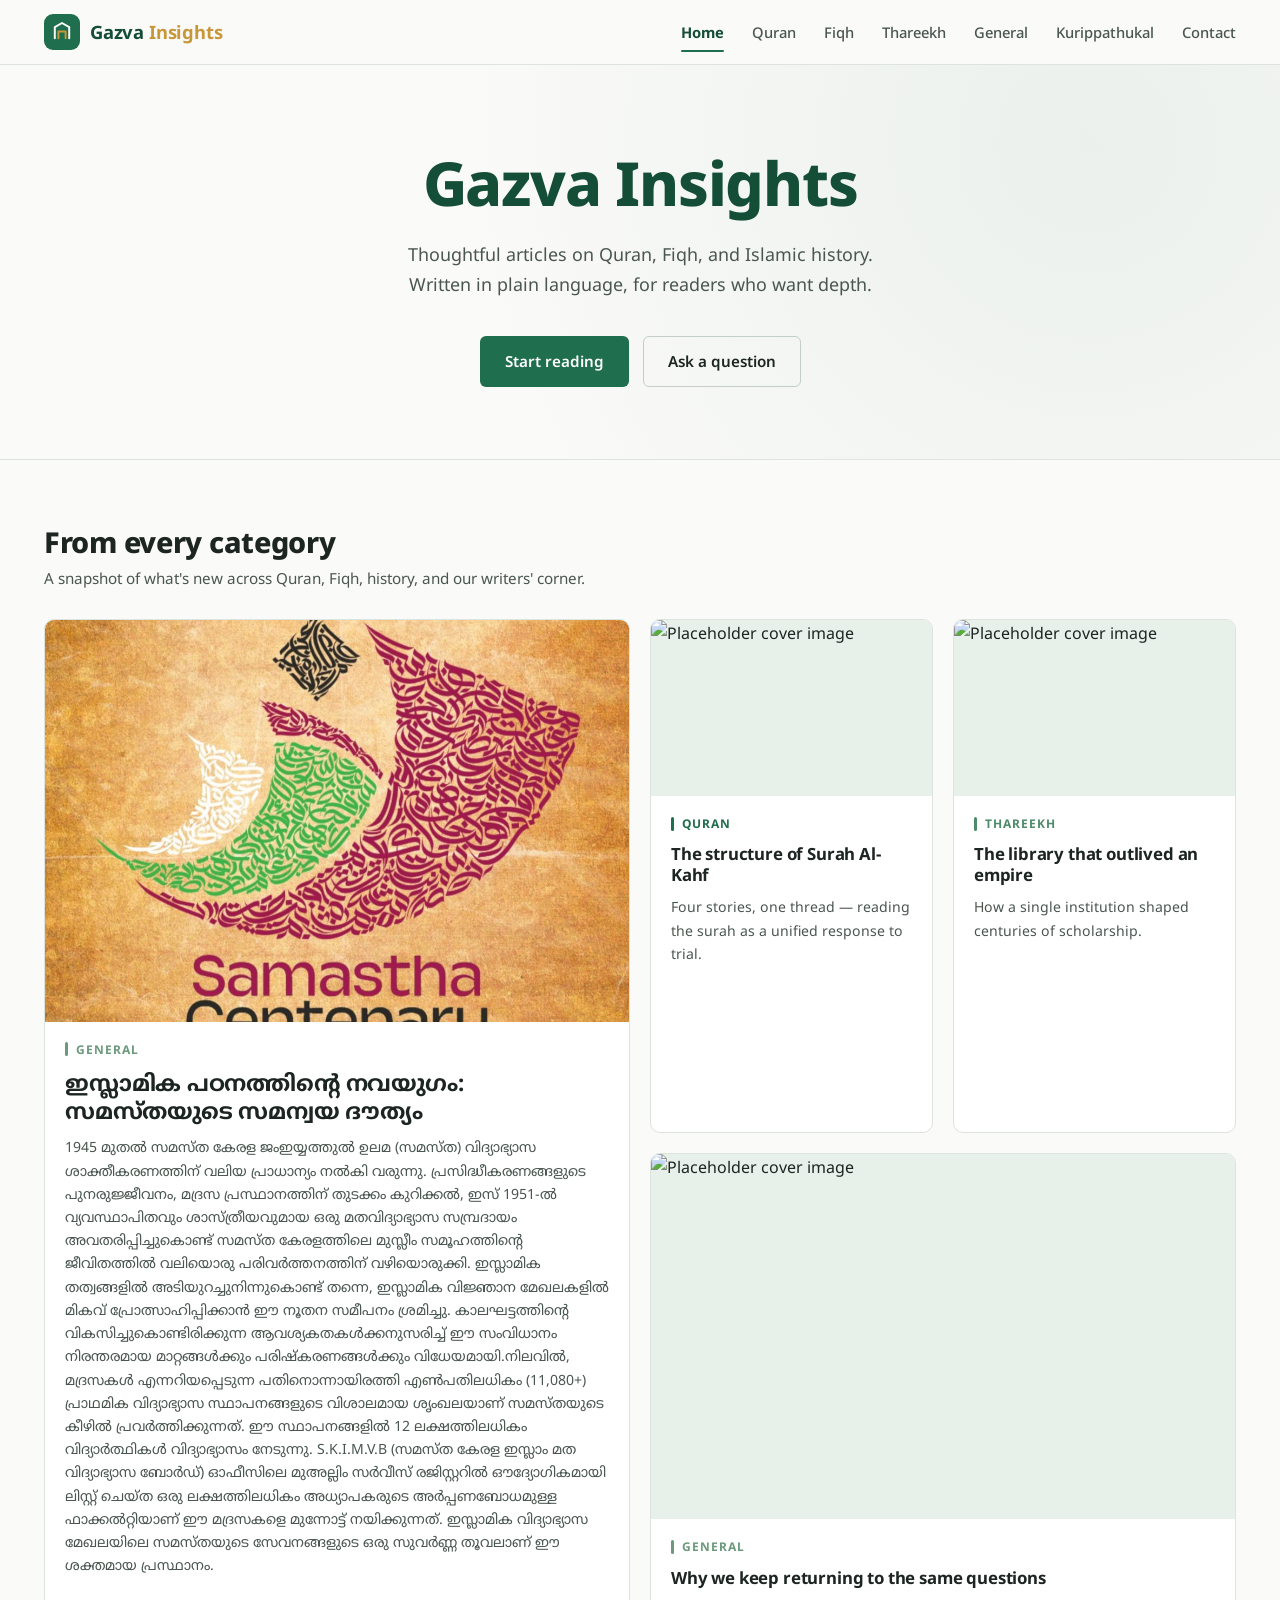
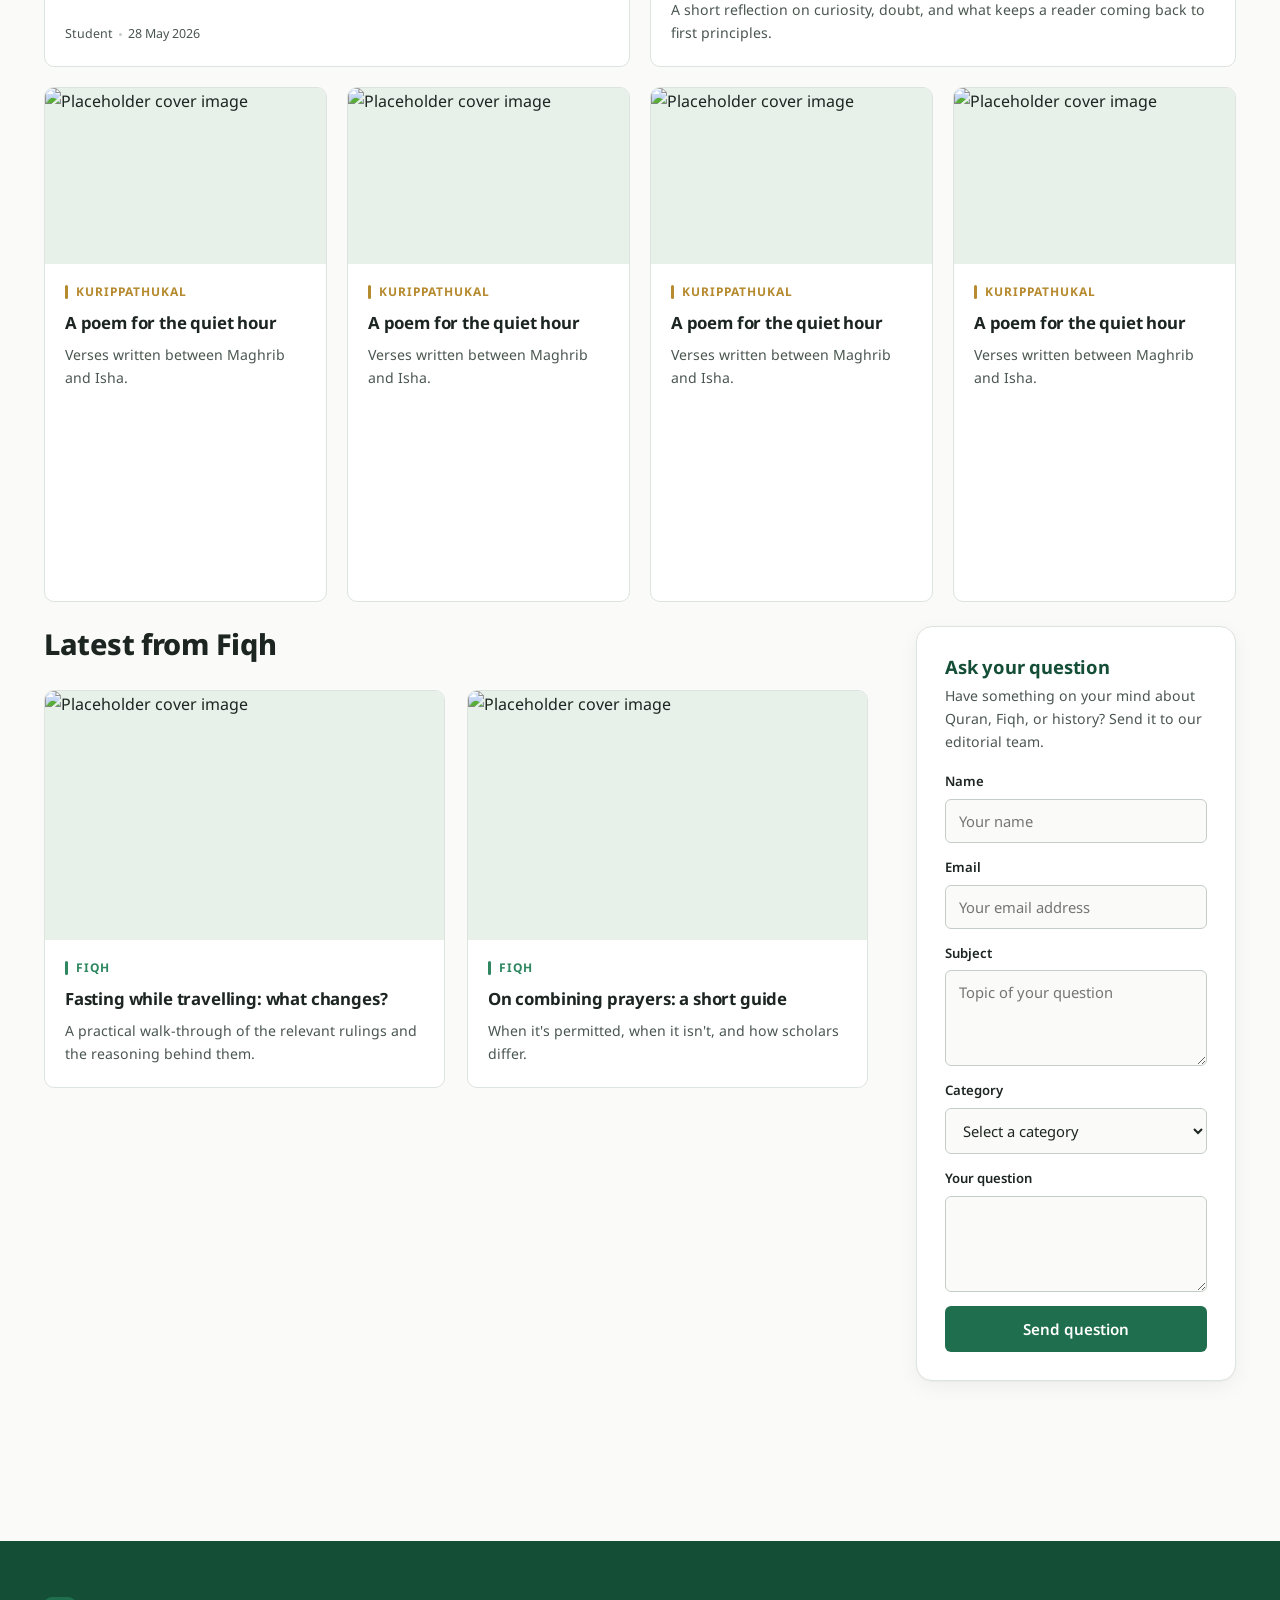
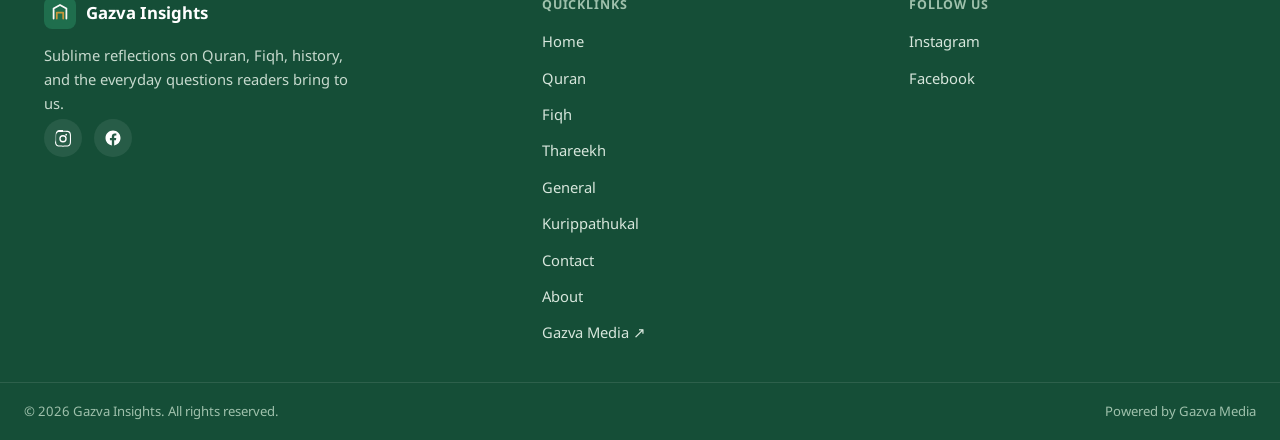
==== gazva-insights/index.html @ 68154a30 "" ====
<!DOCTYPE html>
<html lang="en">
<head>
  <meta charset="UTF-8" />
  <meta name="viewport" content="width=device-width, initial-scale=1.0" />
  <title>Gazva Insights — Quran, Fiqh, History &amp; Reflections</title>
  <meta name="description" content="Gazva Insights brings clear, thoughtful articles on Quran, Fiqh, Islamic history, and more — written for readers who want depth without noise." />
  <link rel="preconnect" href="https://fonts.googleapis.com" />
  <link rel="preconnect" href="https://fonts.gstatic.com" crossorigin />
  <link href="https://fonts.googleapis.com/css2?family=Noto+Sans:wght@400;500;600;700;800&family=Noto+Sans+Malayalam:wght@400;500;600;700&display=swap" rel="stylesheet" />
  <link rel="stylesheet" href="css/styles.css" />
</head>
<body>
  <a href="#main" class="skip-link">Skip to content</a>

  <div id="siteHeader"></div>

  <main id="main">
    <!-- ============ HERO ============ -->
 <!-- ============ HERO ============ -->
    <section class="hero" style="text-align: center;">
      <div style="max-width: 640px; margin: 0 auto; padding: 80px 24px 72px;">
        <h1 style="font-size: clamp(2.4rem, 5vw, 3.8rem); font-weight: 800; color: var(--forest-dark); letter-spacing: -0.02em; margin-bottom: 18px;">Gazva Insights</h1>
        <p style="font-size: 1.12rem; color: var(--ink-soft); line-height: 1.7; margin-bottom: 36px;">Thoughtful articles on Quran, Fiqh, and Islamic history.<br>Written in plain language, for readers who want depth.</p>
        <div style="display: flex; gap: 14px; justify-content: center; flex-wrap: wrap;">
          <a href="fiqh.html" class="btn btn-primary">Start reading</a>
          <a href="contact.html" class="btn btn-outline">Ask a question</a>
        </div>
      </div>
    </section>

    <!-- ============ FEATURED MOSAIC ============ -->
    <section class="container" style="padding-top: 64px;">
      <div class="section-head">
        <div>
          <h2>From every category</h2>
          <p class="section-head__desc">A snapshot of what's new across Quran, Fiqh, history, and our writers' corner.</p>
        </div>
      </div>

      <div class="mosaic">
        <a href="general/samastha.html" class="card card--lead">
          <div class="card__media">
            <img src="images/SAMASTA.png" alt="Placeholder cover image" loading="lazy" />
          </div>
          <div class="card__body">
            <span class="eyebrow cat-general">General</span>
            <h3 class="card__title"> ഇസ്ലാമിക പഠനത്തിന്റെ നവയുഗം: സമസ്തയുടെ സമന്വയ ദൗത്യം</h3>
            <p class="card__excerpt">1945 മുതൽ സമസ്ത കേരള ജംഇയ്യത്തുൽ ഉലമ (സമസ്ത)  വിദ്യാഭ്യാസ ശാക്തീകരണത്തിന് വലിയ പ്രാധാന്യം നൽകി വരുന്നു. പ്രസിദ്ധീകരണങ്ങളുടെ പുനരുജ്ജീവനം, മദ്രസ പ്രസ്ഥാനത്തിന് തുടക്കം കുറിക്കൽ, ഇസ്

1951-ൽ വ്യവസ്ഥാപിതവും ശാസ്ത്രീയവുമായ ഒരു മതവിദ്യാഭ്യാസ സമ്പ്രദായം അവതരിപ്പിച്ചുകൊണ്ട് സമസ്ത കേരളത്തിലെ മുസ്ലീം സമൂഹത്തിന്റെ ജീവിതത്തിൽ വലിയൊരു പരിവർത്തനത്തിന് വഴിയൊരുക്കി. ഇസ്ലാമിക തത്വങ്ങളിൽ അടിയുറച്ചുനിന്നുകൊണ്ട് തന്നെ, ഇസ്ലാമിക വിജ്ഞാന മേഖലകളിൽ മികവ് പ്രോത്സാഹിപ്പിക്കാൻ ഈ നൂതന സമീപനം ശ്രമിച്ചു. കാലഘട്ടത്തിന്റെ വികസിച്ചുകൊണ്ടിരിക്കുന്ന ആവശ്യകതകൾക്കനുസരിച്ച് ഈ സംവിധാനം നിരന്തരമായ മാറ്റങ്ങൾക്കും പരിഷ്കരണങ്ങൾക്കും വിധേയമായി.നിലവിൽ, മദ്രസകൾ എന്നറിയപ്പെടുന്ന പതിനൊന്നായിരത്തി എൺപതിലധികം (11,080+) പ്രാഥമിക വിദ്യാഭ്യാസ സ്ഥാപനങ്ങളുടെ വിശാലമായ ശൃംഖലയാണ് സമസ്തയുടെ കീഴിൽ പ്രവർത്തിക്കുന്നത്. ഈ സ്ഥാപനങ്ങളിൽ 12 ലക്ഷത്തിലധികം വിദ്യാർത്ഥികൾ വിദ്യാഭ്യാസം നേടുന്നു. S.K.I.M.V.B (സമസ്ത കേരള ഇസ്ലാം മത വിദ്യാഭ്യാസ ബോർഡ്) ഓഫീസിലെ മുഅല്ലിം സർവീസ് രജിസ്റ്ററിൽ ഔദ്യോഗികമായി ലിസ്റ്റ് ചെയ്ത ഒരു ലക്ഷത്തിലധികം അധ്യാപകരുടെ അർപ്പണബോധമുള്ള ഫാക്കൽറ്റിയാണ് ഈ മദ്രസകളെ മുന്നോട്ട് നയിക്കുന്നത്. ഇസ്ലാമിക വിദ്യാഭ്യാസ മേഖലയിലെ സമസ്തയുടെ സേവനങ്ങളുടെ ഒരു സുവർണ്ണ തൂവലാണ് ഈ ശക്തമായ പ്രസ്ഥാനം. </p>
            <div class="card__meta"><span>Student</span><span class="dot"></span><span>28 May 2026</span></div>
          </div>
        </a>

        <a href="general/samastha.html" class="card">
          <div class="card__media">
            <img src="images/QURAN.jpg" alt="Placeholder cover image" loading="lazy" />
          </div>
          <div class="card__body">
            <span class="eyebrow cat-quran">Quran</span>
            <h3 class="card__title">The structure of Surah Al-Kahf</h3>
            <p class="card__excerpt">Four stories, one thread — reading the surah as a unified response to trial.</p>
          </div>
        </a>

        <a href="thareekh.html" class="card">
          <div class="card__media">
            <img src="images/THAREEKH.jpg" alt="Placeholder cover image" loading="lazy" />
          </div>
          <div class="card__body">
            <span class="eyebrow cat-thareekh">Thareekh</span>
            <h3 class="card__title">The library that outlived an empire</h3>
            <p class="card__excerpt">How a single institution shaped centuries of scholarship.</p>
          </div>
        </a>

        <a href="general.html" class="card card--wide">
          <div class="card__media">
            <img src="images/GENERAL.jpg" alt="Placeholder cover image" loading="lazy" />
          </div>
          <div class="card__body">
            <span class="eyebrow cat-general">General</span>
            <h3 class="card__title">Why we keep returning to the same questions</h3>
            <p class="card__excerpt">A short reflection on curiosity, doubt, and what keeps a reader coming back to first principles.</p>
          </div>
        </a>

        <a href="kurippathukal.html" class="card">
          <div class="card__media">
            <img src="https://images.unsplash.com/photo-1455390582262-044cdead277a?q=80&w=800&auto=format&fit=crop" alt="Placeholder cover image" loading="lazy" />
          </div>
          <div class="card__body">
            <span class="eyebrow cat-kurippathukal">Kurippathukal</span>
            <h3 class="card__title">A poem for the quiet hour</h3>
            <p class="card__excerpt">Verses written between Maghrib and Isha.</p>
          </div>
        </a>
         <a href="kurippathukal.html" class="card">
          <div class="card__media">
            <img src="https://images.unsplash.com/photo-1455390582262-044cdead277a?q=80&w=800&auto=format&fit=crop" alt="Placeholder cover image" loading="lazy" />
          </div>
          <div class="card__body">
            <span class="eyebrow cat-kurippathukal">Kurippathukal</span>
            <h3 class="card__title">A poem for the quiet hour</h3>
            <p class="card__excerpt">Verses written between Maghrib and Isha.</p>
          </div>
        </a>
         <a href="kurippathukal.html" class="card">
          <div class="card__media">
            <img src="https://images.unsplash.com/photo-1455390582262-044cdead277a?q=80&w=800&auto=format&fit=crop" alt="Placeholder cover image" loading="lazy" />
          </div>
          <div class="card__body">
            <span class="eyebrow cat-kurippathukal">Kurippathukal</span>
            <h3 class="card__title">A poem for the quiet hour</h3>
            <p class="card__excerpt">Verses written between Maghrib and Isha.</p>
          </div>
        </a>
         <a href="kurippathukal.html" class="card">
          <div class="card__media">
            <img src="https://images.unsplash.com/photo-1455390582262-044cdead277a?q=80&w=800&auto=format&fit=crop" alt="Placeholder cover image" loading="lazy" />
          </div>
          <div class="card__body">
            <span class="eyebrow cat-kurippathukal">Kurippathukal</span>
            <h3 class="card__title">A poem for the quiet hour</h3>
            <p class="card__excerpt">Verses written between Maghrib and Isha.</p>
          </div>
        </a>
      </div>
    </section>

    <!-- ============ ASK SIDEBAR + LATEST LAYOUT ============ -->
    <section class="page-layout" style="padding-top: 24px;">
      <div class="page-layout__main">
        <div class="section-head">
          <h2>Latest from Fiqh</h2>
        </div>
        <div class="post-grid">
          <a href="pages/fiqh-sample-post.html" class="card">
            <div class="card__media">
              <img src="https://images.unsplash.com/photo-1532012197267-da84d127e765?q=80&w=800&auto=format&fit=crop" alt="Placeholder cover image" loading="lazy" />
            </div>
            <div class="card__body">
              <span class="eyebrow cat-fiqh">Fiqh</span>
              <h3 class="card__title">Fasting while travelling: what changes?</h3>
              <p class="card__excerpt">A practical walk-through of the relevant rulings and the reasoning behind them.</p>
            </div>
          </a>
          <a href="pages/fiqh-sample-post.html" class="card">
            <div class="card__media">
              <img src="https://images.unsplash.com/photo-1519682337058-a94d519337bc?q=80&w=800&auto=format&fit=crop" alt="Placeholder cover image" loading="lazy" />
            </div>
            <div class="card__body">
              <span class="eyebrow cat-fiqh">Fiqh</span>
              <h3 class="card__title">On combining prayers: a short guide</h3>
              <p class="card__excerpt">When it's permitted, when it isn't, and how scholars differ.</p>
            </div>
          </a>
        </div>
      </div>
      <div id="askSidebar"></div>
    </section>
  </main>

  <div id="siteFooter"></div>

  <script src="js/component.js"></script>
  <script src="js/form.js"></script>
  <script src="js/main.js"></script>
</body>
</html>
---- gazva-insights/css/styles.css ----
/* ==========================================================================
   GAZVA INSIGHTS — Global Stylesheet
   Design tokens + shared components (navbar, footer, cards, sidebar, forms)
   ========================================================================== */

:root {
  /* Color */
  --paper: #FAFAF8;
  --paper-raised: #FFFFFF;
  --ink: #1C2521;
  --ink-soft: #4A5650;
  --forest: #1F6E4D;
  --forest-dark: #154E37;
  --forest-light: #2E8761;
  --moss: #E8F0EA;
  --moss-deep: #D3E5DA;
  --gold: #C8973A;
  --gold-soft: #F3E6CC;
  --line: #DDE3DE;
  --line-strong: #C4CEC8;

  /* Category accent tints — same family, different weight, used as wayfinding */
  --cat-quran: #1F6E4D;
  --cat-fiqh: #2E8761;
  --cat-thareekh: #4F8A6B;
  --cat-general: #6B9A7C;
  --cat-kurippathukal: #B68A2E;

  /* Type */
  --font-base: "Noto Sans", "Noto Sans Malayalam", -apple-system, "Segoe UI", sans-serif;
  --font-display: "Noto Sans", "Noto Sans Malayalam", -apple-system, "Segoe UI", sans-serif;

  /* Layout */
  --max-width: 1240px;
  --radius-sm: 6px;
  --radius-md: 10px;
  --radius-lg: 16px;
  --shadow-card: 0 1px 2px rgba(28, 37, 33, 0.04), 0 6px 20px rgba(28, 37, 33, 0.05);
  --shadow-raised: 0 4px 10px rgba(28, 37, 33, 0.06), 0 14px 32px rgba(28, 37, 33, 0.08);

  /* Motion */
  --ease: cubic-bezier(0.2, 0.7, 0.2, 1);
}

/* ---------- Reset ---------- */
* { box-sizing: border-box; }
html { scroll-behavior: smooth; }
body {
  margin: 0;
  font-family: var(--font-base);
  background: var(--paper);
  color: var(--ink);
  line-height: 1.65;
  -webkit-font-smoothing: antialiased;
}
img { max-width: 100%; display: block; }
a { color: inherit; text-decoration: none; }
ul { margin: 0; padding: 0; }
button { font-family: inherit; cursor: pointer; }
h1, h2, h3, h4 { font-family: var(--font-display); margin: 0; line-height: 1.25; letter-spacing: -0.01em; }
p { margin: 0; }

:focus-visible {
  outline: 2px solid var(--forest);
  outline-offset: 3px;
  border-radius: 4px;
}

@media (prefers-reduced-motion: reduce) {
  *, *::before, *::after {
    animation-duration: 0.001ms !important;
    transition-duration: 0.001ms !important;
    scroll-behavior: auto !important;
  }
}

.container {
  max-width: var(--max-width);
  margin: 0 auto;
  padding: 0 24px;
}

.eyebrow {
  display: inline-flex;
  align-items: center;
  gap: 8px;
  font-size: 0.75rem;
  font-weight: 700;
  letter-spacing: 0.08em;
  text-transform: uppercase;
  color: var(--forest-dark);
}
.eyebrow::before {
  content: "";
  width: 3px;
  height: 14px;
  border-radius: 2px;
  background: var(--forest);
  display: inline-block;
}

/* Category rule color variants — the site's wayfinding signature */
.eyebrow.cat-quran::before { background: var(--cat-quran); }
.eyebrow.cat-fiqh::before { background: var(--cat-fiqh); }
.eyebrow.cat-thareekh::before { background: var(--cat-thareekh); }
.eyebrow.cat-general::before { background: var(--cat-general); }
.eyebrow.cat-kurippathukal::before { background: var(--cat-kurippathukal); }

.eyebrow.cat-quran { color: var(--cat-quran); }
.eyebrow.cat-fiqh { color: var(--cat-fiqh); }
.eyebrow.cat-thareekh { color: var(--cat-thareekh); }
.eyebrow.cat-general { color: var(--cat-general); }
.eyebrow.cat-kurippathukal { color: var(--cat-kurippathukal); }

/* ---------- Buttons ---------- */
.btn {
  display: inline-flex;
  align-items: center;
  justify-content: center;
  gap: 8px;
  padding: 12px 24px;
  border-radius: var(--radius-sm);
  font-size: 0.95rem;
  font-weight: 600;
  border: 1px solid transparent;
  transition: transform 0.15s var(--ease), box-shadow 0.15s var(--ease), background 0.15s var(--ease);
}
.btn-primary {
  background: var(--forest);
  color: #fff;
}
.btn-primary:hover {
  background: var(--forest-dark);
  transform: translateY(-1px);
  box-shadow: var(--shadow-card);
}
.btn-outline {
  background: transparent;
  border-color: var(--line-strong);
  color: var(--ink);
}
.btn-outline:hover {
  border-color: var(--forest);
  color: var(--forest-dark);
}
.btn-block { width: 100%; }

/* ==========================================================================
   NAVBAR
   ========================================================================== */
.site-header {
  position: sticky;
  top: 0;
  z-index: 100;
  background: rgba(250, 250, 248, 0.92);
  backdrop-filter: blur(8px);
  border-bottom: 1px solid var(--line);
}
.navbar {
  display: flex;
  align-items: center;
  justify-content: space-between;
  padding: 14px 24px;
  max-width: var(--max-width);
  margin: 0 auto;
}
.navbar__brand {
  display: flex;
  align-items: center;
  gap: 10px;
}
.navbar__logo {
  width: 36px;
  height: 36px;
  flex-shrink: 0;
}
.navbar__name {
  font-weight: 700;
  font-size: 1.15rem;
  color: var(--forest-dark);
  letter-spacing: -0.01em;
}
.navbar__name span {
  color: var(--gold);
}
.navbar__links {
  display: flex;
  align-items: center;
  gap: 28px;
  list-style: none;
}
.navbar__links a {
  font-size: 0.92rem;
  font-weight: 500;
  color: var(--ink-soft);
  position: relative;
  padding: 6px 0;
  transition: color 0.15s var(--ease);
}
.navbar__links a:hover {
  color: var(--forest-dark);
}
.navbar__links a.is-active {
  color: var(--forest-dark);
  font-weight: 700;
}
.navbar__links a.is-active::after {
  content: "";
  position: absolute;
  left: 0;
  bottom: -4px;
  width: 100%;
  height: 2px;
  background: var(--forest);
  border-radius: 2px;
}
.navbar__toggle {
  display: none;
  background: none;
  border: none;
  padding: 6px;
}
.navbar__toggle svg { width: 24px; height: 24px; }

@media (max-width: 860px) {
  .navbar__links {
    position: fixed;
    top: 65px;
    left: 0;
    right: 0;
    background: var(--paper-raised);
    flex-direction: column;
    align-items: flex-start;
    gap: 4px;
    padding: 16px 24px 24px;
    border-bottom: 1px solid var(--line);
    box-shadow: var(--shadow-raised);
    transform: translateY(-12px);
    opacity: 0;
    visibility: hidden;
    transition: transform 0.2s var(--ease), opacity 0.2s var(--ease), visibility 0.2s;
  }
  .navbar__links.is-open {
    transform: translateY(0);
    opacity: 1;
    visibility: visible;
  }
  .navbar__links a {
    width: 100%;
    padding: 10px 0;
  }
  .navbar__toggle { display: inline-flex; }
}

/* ==========================================================================
   FOOTER
   ========================================================================== */
.site-footer {
  background: var(--forest-dark);
  color: #EAF1EC;
  margin-top: 80px;
}
.footer__top {
  max-width: var(--max-width);
  margin: 0 auto;
  padding: 56px 24px 36px;
  display: grid;
  grid-template-columns: 1.4fr 1fr 1fr;
  gap: 40px;
}
.footer__brand {
  display: flex;
  align-items: center;
  gap: 10px;
  margin-bottom: 14px;
}
.footer__brand .navbar__logo { width: 32px; height: 32px; }
.footer__brand-name {
  font-weight: 700;
  font-size: 1.05rem;
  color: #fff;
}
.footer__tagline {
  color: #C7DACE;
  font-size: 0.92rem;
  max-width: 320px;
}
.footer__heading {
  font-size: 0.78rem;
  font-weight: 700;
  letter-spacing: 0.07em;
  text-transform: uppercase;
  color: #9FC1AC;
  margin-bottom: 16px;
}
.footer__links { display: flex; flex-direction: column; gap: 10px; list-style: none; }
.footer__links a {
  color: #D7E6DC;
  font-size: 0.92rem;
  transition: color 0.15s var(--ease);
}
.footer__links a:hover { color: #fff; }
.footer__socials { display: flex; gap: 12px; margin-top: 4px; }
.footer__social-btn {
  width: 38px;
  height: 38px;
  border-radius: 50%;
  background: rgba(255,255,255,0.08);
  display: inline-flex;
  align-items: center;
  justify-content: center;
  transition: background 0.15s var(--ease), transform 0.15s var(--ease);
}
.footer__social-btn:hover {
  background: var(--gold);
  transform: translateY(-2px);
}
.footer__social-btn svg { width: 18px; height: 18px; fill: #fff; }
.footer__bottom {
  border-top: 1px solid rgba(255,255,255,0.1);
  padding: 18px 24px;
}
.footer__bottom-inner {
  max-width: var(--max-width);
  margin: 0 auto;
  display: flex;
  justify-content: space-between;
  flex-wrap: wrap;
  gap: 8px;
  font-size: 0.82rem;
  color: #9FC1AC;
}

@media (max-width: 760px) {
  .footer__top { grid-template-columns: 1fr; gap: 32px; }
  .footer__bottom-inner { flex-direction: column; text-align: center; }
}

/* ==========================================================================
   LAYOUT: content + sidebar
   ========================================================================== */
.page-layout {
  display: grid;
  grid-template-columns: 1fr 320px;
  gap: 48px;
  max-width: var(--max-width);
  margin: 0 auto;
  padding: 48px 24px 80px;
  align-items: start;
}
.page-layout__main { min-width: 0; }

@media (max-width: 960px) {
  .page-layout { grid-template-columns: 1fr; }
}

/* ---------- Sidebar: Ask your question ---------- */
.ask-sidebar {
  position: sticky;
  top: 96px;
  background: var(--paper-raised);
  border: 1px solid var(--line);
  border-radius: var(--radius-lg);
  padding: 28px;
  box-shadow: var(--shadow-card);
}
.ask-sidebar__title {
  font-size: 1.15rem;
  font-weight: 700;
  margin-bottom: 6px;
  color: var(--forest-dark);
}
.ask-sidebar__desc {
  font-size: 0.88rem;
  color: var(--ink-soft);
  margin-bottom: 18px;
}
.ask-sidebar .form-field { margin-bottom: 14px; }

/* ==========================================================================
   FORMS
   ========================================================================== */
.form-field { display: flex; flex-direction: column; gap: 6px; }
.form-field label {
  font-size: 0.82rem;
  font-weight: 600;
  color: var(--ink);
}
.form-field input,
.form-field textarea,
.form-field select {
  font-family: inherit;
  font-size: 0.92rem;
  padding: 11px 13px;
  border: 1px solid var(--line-strong);
  border-radius: var(--radius-sm);
  background: var(--paper);
  color: var(--ink);
  transition: border-color 0.15s var(--ease), box-shadow 0.15s var(--ease);
  width: 100%;
}
.form-field textarea { resize: vertical; min-height: 96px; }
.form-field input:focus,
.form-field textarea:focus,
.form-field select:focus {
  border-color: var(--forest);
  box-shadow: 0 0 0 3px rgba(31, 110, 77, 0.12);
  outline: none;
}
.form-status {
  font-size: 0.85rem;
  margin-top: 10px;
  padding: 10px 12px;
  border-radius: var(--radius-sm);
  display: none;
}
.form-status.is-visible { display: block; }
.form-status.is-success {
  background: var(--moss);
  color: var(--forest-dark);
}
.form-status.is-error {
  background: #FBEAEA;
  color: #A5302A;
}
.form-status.is-loading {
  background: var(--gold-soft);
  color: #7A5A1B;
}

/* ==========================================================================
   CARDS — mosaic system (different sizes per brief)
   ========================================================================== */
.card {
  background: var(--paper-raised);
  border: 1px solid var(--line);
  border-radius: var(--radius-md);
  overflow: hidden;
  transition: transform 0.2s var(--ease), box-shadow 0.2s var(--ease), border-color 0.2s var(--ease);
  display: flex;
  flex-direction: column;
}
.card:hover {
  transform: translateY(-3px);
  box-shadow: var(--shadow-raised);
  border-color: var(--line-strong);
}
.card__media {
  aspect-ratio: 16/10;
  background: var(--moss);
  overflow: hidden;
}
.card__media img { width: 100%; height: 100%; object-fit: cover; }
.card__body { padding: 18px 20px 22px; display: flex; flex-direction: column; gap: 10px; flex: 1; }
.card__title {
  font-size: 1.05rem;
  font-weight: 700;
  color: var(--ink);
}
.card a:hover .card__title { color: var(--forest-dark); }
.card__excerpt {
  font-size: 0.88rem;
  color: var(--ink-soft);
  flex: 1;
}
.card__meta {
  font-size: 0.78rem;
  color: var(--ink-soft);
  display: flex;
  align-items: center;
  gap: 6px;
  margin-top: auto;
}
.card__meta .dot { width: 3px; height: 3px; border-radius: 50%; background: var(--line-strong); }

/* Mosaic grid: lead card spans 2 cols + 2 rows, others smaller */
.mosaic {
  display: grid;
  grid-template-columns: repeat(4, 1fr);
  grid-auto-rows: 1fr;
  gap: 20px;
}
.mosaic .card--lead {
  grid-column: span 2;
  grid-row: span 2;
}
.mosaic .card--lead .card__media { aspect-ratio: 16/11; }
.mosaic .card--lead .card__title { font-size: 1.4rem; }
.mosaic .card--wide { grid-column: span 2; }

@media (max-width: 860px) {
  .mosaic { grid-template-columns: repeat(2, 1fr); }
  .mosaic .card--lead { grid-column: span 2; grid-row: span 1; }
  .mosaic .card--wide { grid-column: span 2; }
}
@media (max-width: 560px) {
  .mosaic { grid-template-columns: 1fr; }
  .mosaic .card--lead, .mosaic .card--wide { grid-column: span 1; }
}

/* Simple list grid for category pages */
.post-grid {
  display: grid;
  grid-template-columns: repeat(2, 1fr);
  gap: 22px;
}
@media (max-width: 700px) {
  .post-grid { grid-template-columns: 1fr; }
}

.load-more-wrap { display: flex; justify-content: center; margin-top: 36px; }

/* ==========================================================================
   HERO
   ========================================================================== */
.hero {
  border-bottom: 1px solid var(--line);
  background:
    radial-gradient(circle at 85% 20%, rgba(31,110,77,0.07), transparent 55%),
    var(--paper);
}
.hero__inner {
  max-width: var(--max-width);
  margin: 0 auto;
  padding: 72px 24px 64px;
  display: grid;
  grid-template-columns: 1.1fr 0.9fr;
  gap: 56px;
  align-items: center;

}
.hero__eyebrow {
  font-size: 0.78rem;
  font-weight: 700;
  letter-spacing: 0.1em;
  text-transform: uppercase;
  color: var(--forest);
  margin-bottom: 18px;
  display: block;
}

.hero__title {
  font-size: clamp(2.1rem, 4vw, 3.2rem);
  font-weight: 800;
  color: var(--ink);
  letter-spacing: -0.02em;
  margin-bottom: 18px;
}
.hero__title .accent { color: var(--forest); }
.hero__tagline {
  font-size: 1.08rem;
  color: var(--ink-soft);
  max-width: 480px;
  margin-bottom: 30px;
}
.hero__ctas { display: flex; gap: 14px; justify-content: center; align-items: center; }

.hero__feature {
  background: var(--paper-raised);
  border: 1px solid var(--line);
  border-radius: var(--radius-lg);
  box-shadow: var(--shadow-raised);
  overflow: hidden;
}
.hero__feature-media { aspect-ratio: 16/10; background: var(--moss); }
.hero__feature-media img { width: 100%; height: 100%; object-fit: cover; }
.hero__feature-body { padding: 22px 24px 26px; }
.hero__feature-tag {
  font-size: 0.72rem;
  font-weight: 700;
  letter-spacing: 0.07em;
  text-transform: uppercase;
  color: var(--gold);
  margin-bottom: 8px;
  display: block;
}
.hero__feature-title { font-size: 1.2rem; font-weight: 700; margin-bottom: 8px; }
.hero__feature-excerpt { font-size: 0.9rem; color: var(--ink-soft); }

@media (max-width: 900px) {
  .hero__inner { grid-template-columns: 1fr; padding-top: 48px; }
}



/* ==========================================================================
   SECTION HEADERS (category pages)
   ========================================================================== */
.section-head {
  display: flex;
  align-items: baseline;
  justify-content: space-between;
  margin-bottom: 28px;
  flex-wrap: wrap;
  gap: 12px;
}
.section-head h1, .section-head h2 { font-size: 1.8rem; font-weight: 800; }
.section-head__desc { color: var(--ink-soft); font-size: 0.95rem; max-width: 560px; margin-top: 6px; }

.page-banner {
  border-bottom: 1px solid var(--line);
  padding: 44px 24px 36px;
  background: var(--moss);
}
.page-banner__inner { max-width: var(--max-width); margin: 0 auto; }
.page-banner h1 { font-size: clamp(1.8rem, 3vw, 2.4rem); font-weight: 800; color: var(--forest-dark); }
.page-banner p { color: var(--ink-soft); margin-top: 8px; max-width: 600px; }

/* ==========================================================================
   ARTICLE PAGE
   ========================================================================== */
.article-header { margin-bottom: 28px; }
.article-header__title {
  font-size: clamp(1.7rem, 3vw, 2.3rem);
  font-weight: 800;
  margin: 12px 0 16px;
  color: var(--ink);
}
.article-meta {
  display: flex;
  align-items: center;
  gap: 14px;
  flex-wrap: wrap;
  font-size: 0.88rem;
  color: var(--ink-soft);
}
.article-meta__author {
  display: flex;
  align-items: center;
  gap: 10px;
}
.article-meta__avatar {
  width: 38px;
  height: 38px;
  border-radius: 50%;
  background: var(--moss-deep);
  flex-shrink: 0;
  overflow: hidden;
}
.article-meta__avatar img { width: 100%; height: 100%; object-fit: cover; }
.article-meta__name { font-weight: 700; color: var(--ink); display: block; }
.article-meta__role { font-size: 0.8rem; color: var(--ink-soft); }

.article-cover {
  width: 100%;
  aspect-ratio: 16/8;
  border-radius: var(--radius-lg);
  background: var(--moss);
  overflow: hidden;
  margin-bottom: 32px;
}
.article-cover img { width: 100%; height: 100%; object-fit: cover; }

.article-body {
  font-size: 1.04rem;
  color: var(--ink);
  max-width: 720px;
}
.article-body p { margin-bottom: 20px; }
.article-body h2 { font-size: 1.4rem; font-weight: 700; margin: 36px 0 16px; }
.article-body blockquote {
  border-left: 3px solid var(--gold);
  background: var(--gold-soft);
  margin: 28px 0;
  padding: 20px 24px;
  border-radius: 0 var(--radius-sm) var(--radius-sm) 0;
  font-size: 1.08rem;
  font-style: italic;
  color: #5C451A;
}
.article-body blockquote cite {
  display: block;
  margin-top: 10px;
  font-size: 0.82rem;
  font-style: normal;
  font-weight: 700;
  color: #8A6A26;
}

.share-row {
  display: flex;
  align-items: center;
  gap: 14px;
  margin: 36px 0;
  padding: 20px 0;
  border-top: 1px solid var(--line);
  border-bottom: 1px solid var(--line);
}
.share-row__label { font-size: 0.85rem; font-weight: 700; color: var(--ink-soft); }
.share-btn {
  width: 40px;
  height: 40px;
  border-radius: 50%;
  display: inline-flex;
  align-items: center;
  justify-content: center;
  background: var(--moss);
  transition: background 0.15s var(--ease), transform 0.15s var(--ease);
}
.share-btn svg { width: 18px; height: 18px; fill: var(--forest-dark); }
.share-btn:hover { background: var(--forest); transform: translateY(-2px); }
.share-btn:hover svg { fill: #fff; }

/* ---------- Comments ---------- */
.comments-section { margin-top: 48px; max-width: 720px; }
.comments-section h3 { font-size: 1.25rem; font-weight: 700; margin-bottom: 18px; }
.comment-form {
  background: var(--paper-raised);
  border: 1px solid var(--line);
  border-radius: var(--radius-md);
  padding: 24px;
}
.comment-form .form-field { margin-bottom: 16px; }
.comment-form-row { display: grid; grid-template-columns: 1fr 1fr; gap: 16px; }
@media (max-width: 560px) { .comment-form-row { grid-template-columns: 1fr; } }

/* ==========================================================================
   CONTACT PAGE
   ========================================================================== */
.contact-grid {
  display: grid;
  grid-template-columns: 0.85fr 1.15fr;
  gap: 48px;
  max-width: var(--max-width);
  margin: 0 auto;
  padding: 56px 24px 80px;
}
@media (max-width: 860px) {
  .contact-grid { grid-template-columns: 1fr; }
}
.contact-cards { display: flex; flex-direction: column; gap: 16px; }
.contact-card {
  display: flex;
  gap: 16px;
  align-items: flex-start;
  background: var(--paper-raised);
  border: 1px solid var(--line);
  border-radius: var(--radius-md);
  padding: 20px;
  transition: border-color 0.15s var(--ease), box-shadow 0.15s var(--ease);
}
.contact-card:hover { border-color: var(--line-strong); box-shadow: var(--shadow-card); }
.contact-card__icon {
  width: 44px;
  height: 44px;
  border-radius: 50%;
  background: var(--moss);
  display: flex;
  align-items: center;
  justify-content: center;
  flex-shrink: 0;
}
.contact-card__icon svg { width: 20px; height: 20px; fill: var(--forest-dark); }
.contact-card__title { font-weight: 700; margin-bottom: 4px; }
.contact-card__detail { color: var(--ink-soft); font-size: 0.92rem; }
.contact-card__detail a { color: var(--forest-dark); font-weight: 600; }

.contact-form-panel {
  background: var(--paper-raised);
  border: 1px solid var(--line);
  border-radius: var(--radius-lg);
  padding: 32px;
  box-shadow: var(--shadow-card);
}
.contact-form-row { display: grid; grid-template-columns: 1fr 1fr; gap: 16px; }
@media (max-width: 560px) { .contact-form-row { grid-template-columns: 1fr; } }

/* ==========================================================================
   ABOUT PAGE
   ========================================================================== */
.about-content {
  max-width: 760px;
  margin: 0 auto;
  padding: 56px 24px 80px;
}
.about-content p { margin-bottom: 18px; color: var(--ink-soft); font-size: 1.02rem; }
.about-content h2 { font-size: 1.4rem; font-weight: 700; margin: 32px 0 14px; color: var(--ink); }

/* ==========================================================================
   UTILITY
   ========================================================================== */
.visually-hidden {
  position: absolute;
  width: 1px;
  height: 1px;
  overflow: hidden;
  clip: rect(0,0,0,0);
}
.skip-link {
  position: absolute;
  left: -9999px;
  top: 0;
  background: var(--forest);
  color: #fff;
  padding: 10px 16px;
  z-index: 200;
}
.skip-link:focus { left: 12px; top: 12px; }
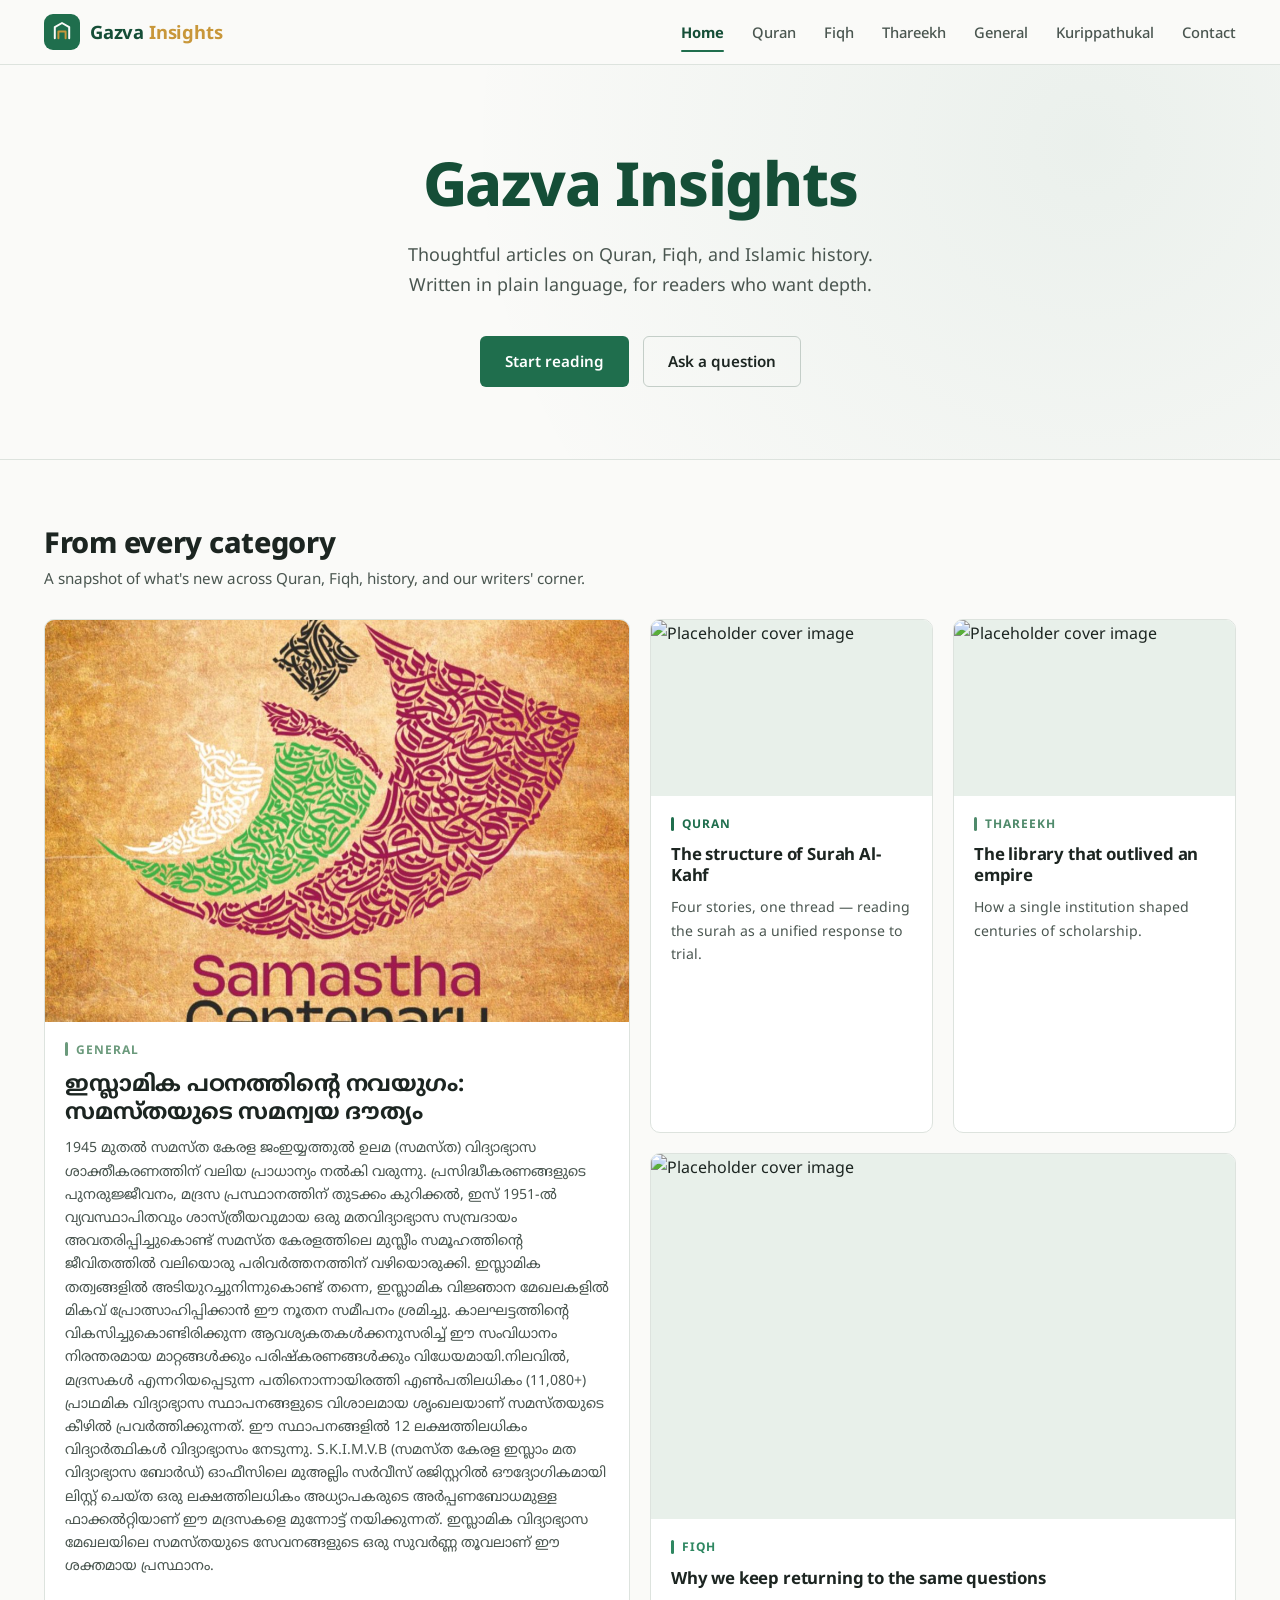
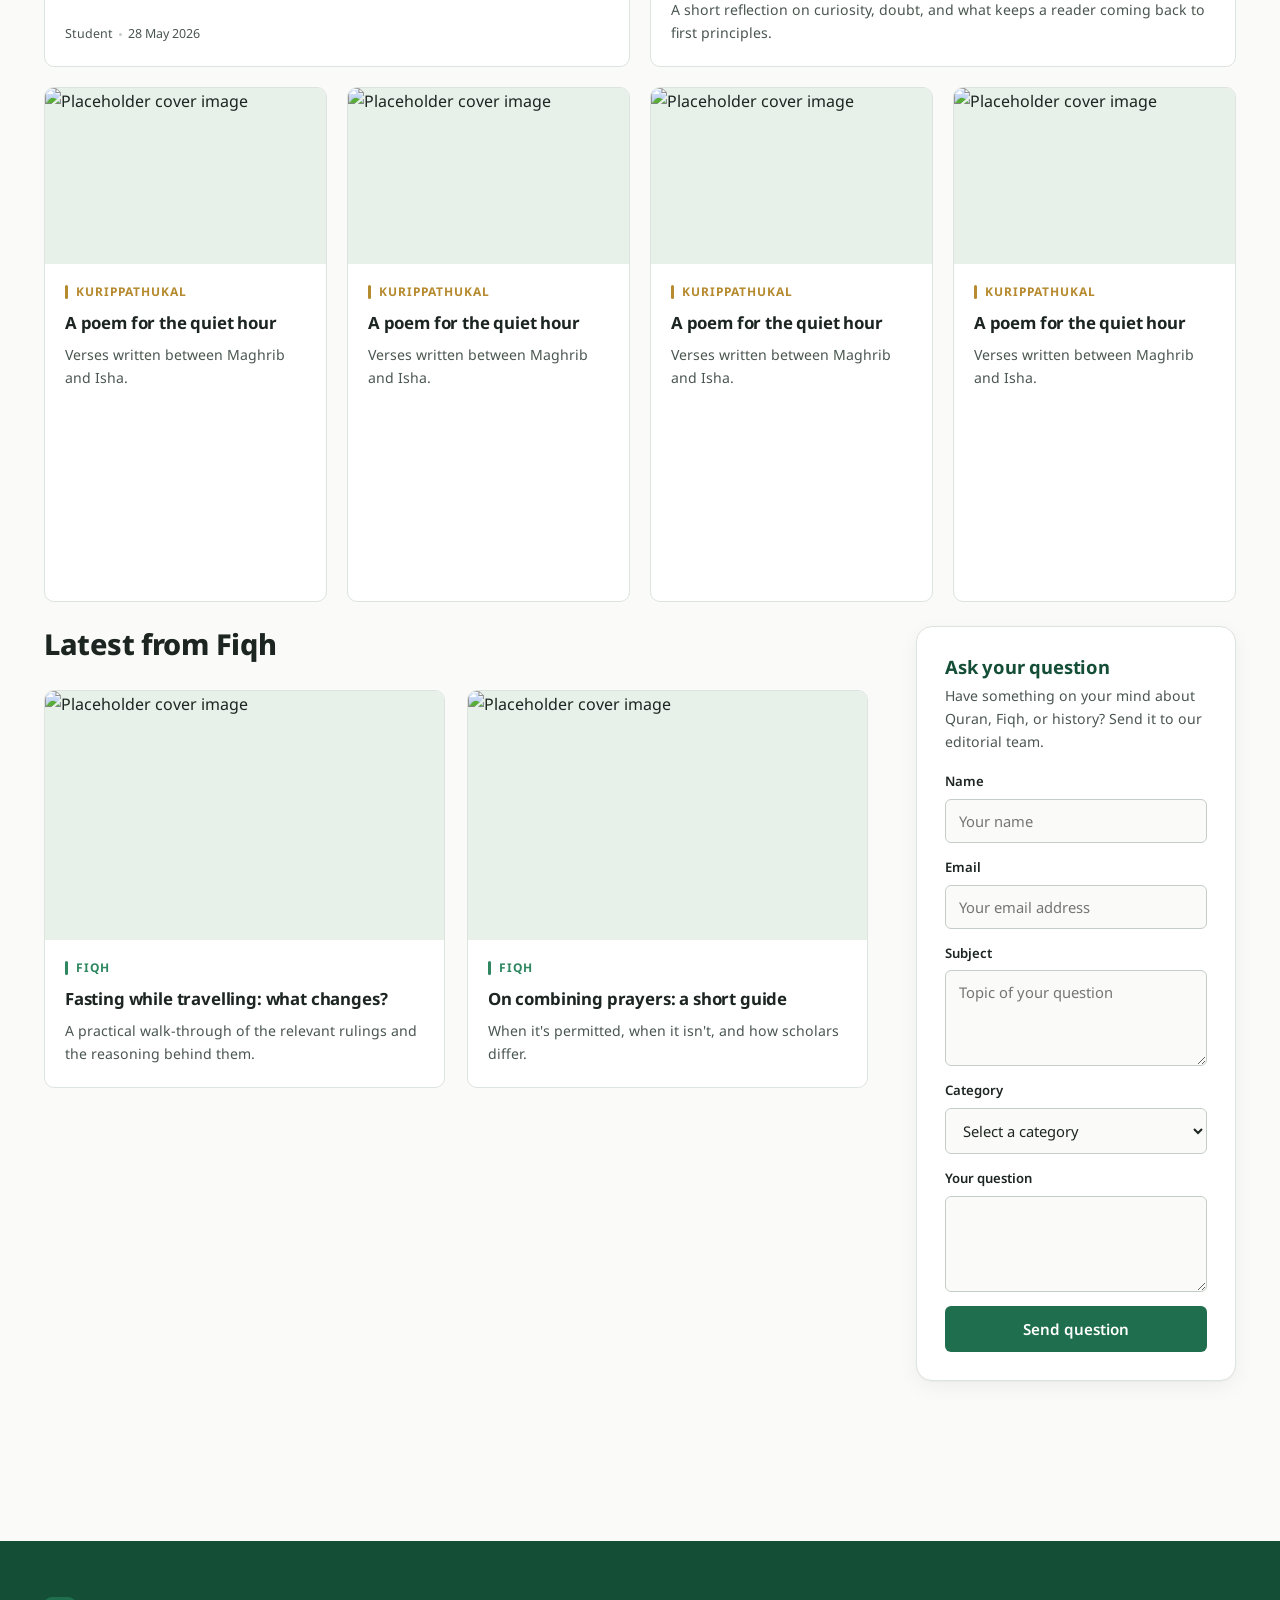
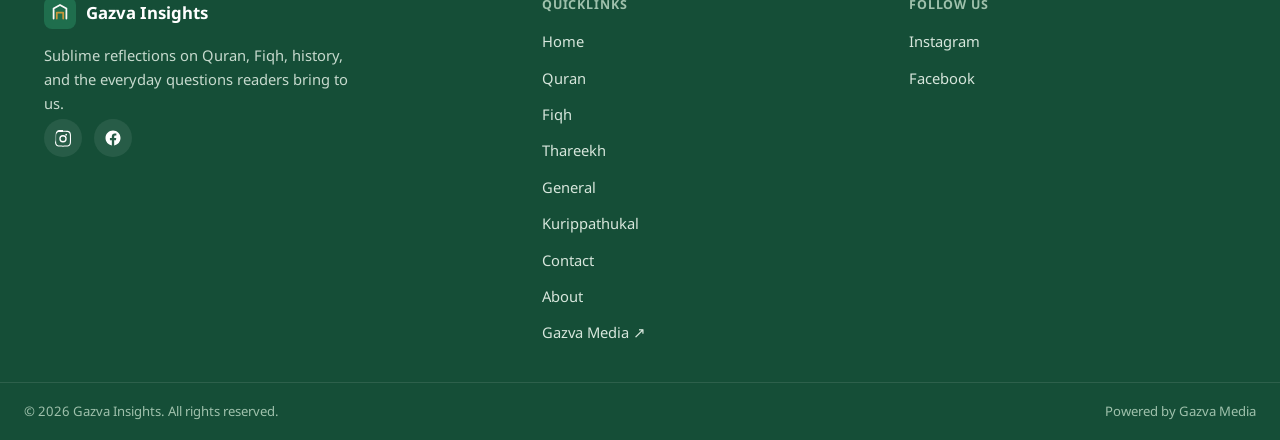
==== commit 65c9b8e0: "add modified files" ====
--- a/gazva-insights/index.html
+++ b/gazva-insights/index.html
@@ -75,12 +75,12 @@
           </div>
         </a>
 
-        <a href="general.html" class="card card--wide">
+        <a href="fiqh.html" class="card card--wide">
           <div class="card__media">
-            <img src="images/GENERAL.jpg" alt="Placeholder cover image" loading="lazy" />
+            <img src="images/FIQH.jpg" alt="Placeholder cover image" loading="lazy" />
           </div>
           <div class="card__body">
-            <span class="eyebrow cat-general">General</span>
+            <span class="eyebrow cat-fiqh">Fiqh</span>
             <h3 class="card__title">Why we keep returning to the same questions</h3>
             <p class="card__excerpt">A short reflection on curiosity, doubt, and what keeps a reader coming back to first principles.</p>
           </div>
--- a/gazva-insights/css/styles.css
+++ b/gazva-insights/css/styles.css
@@ -472,6 +472,7 @@
   margin-top: auto;
 }
 .card__meta .dot { width: 3px; height: 3px; border-radius: 50%; background: var(--line-strong); }
+.is-hidden { display: none !important; }
 
 /* Mosaic grid: lead card spans 2 cols + 2 rows, others smaller */
 .mosaic {
@@ -796,3 +797,4 @@
   z-index: 200;
 }
 .skip-link:focus { left: 12px; top: 12px; }
+
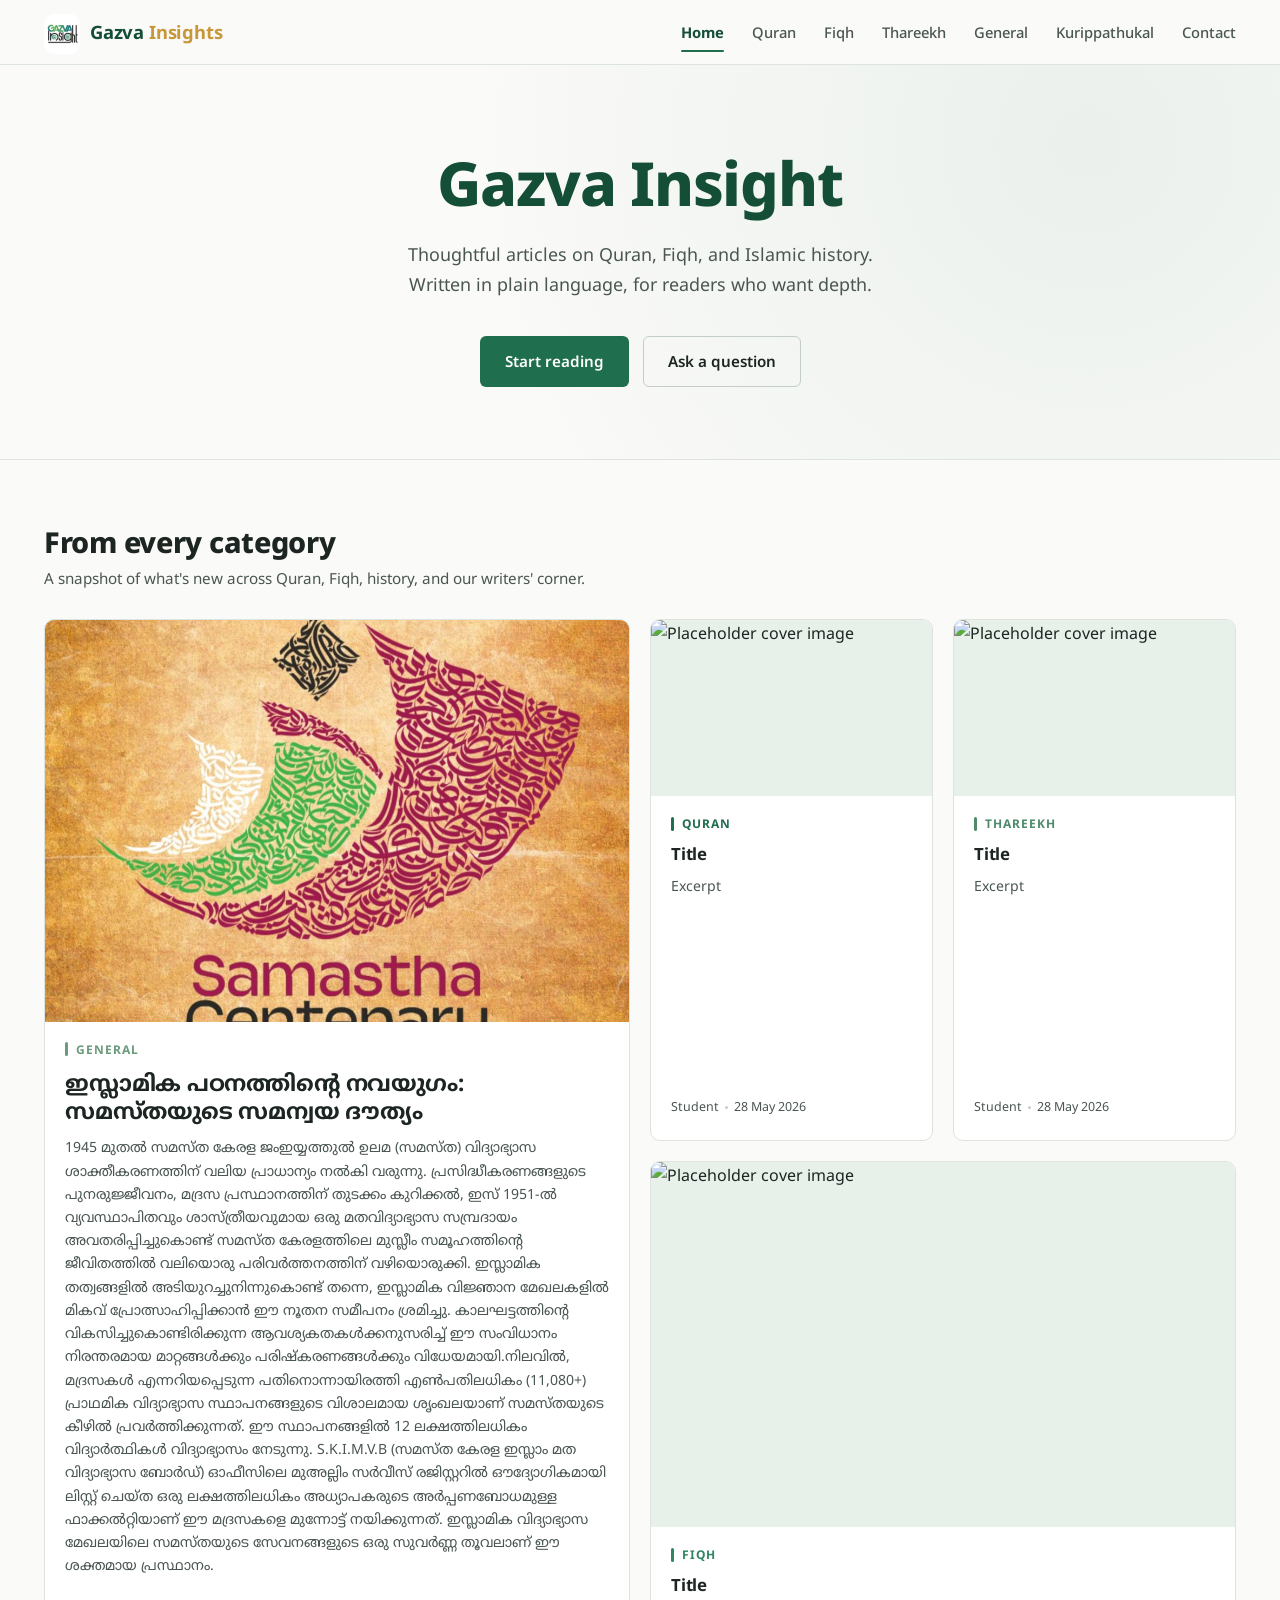
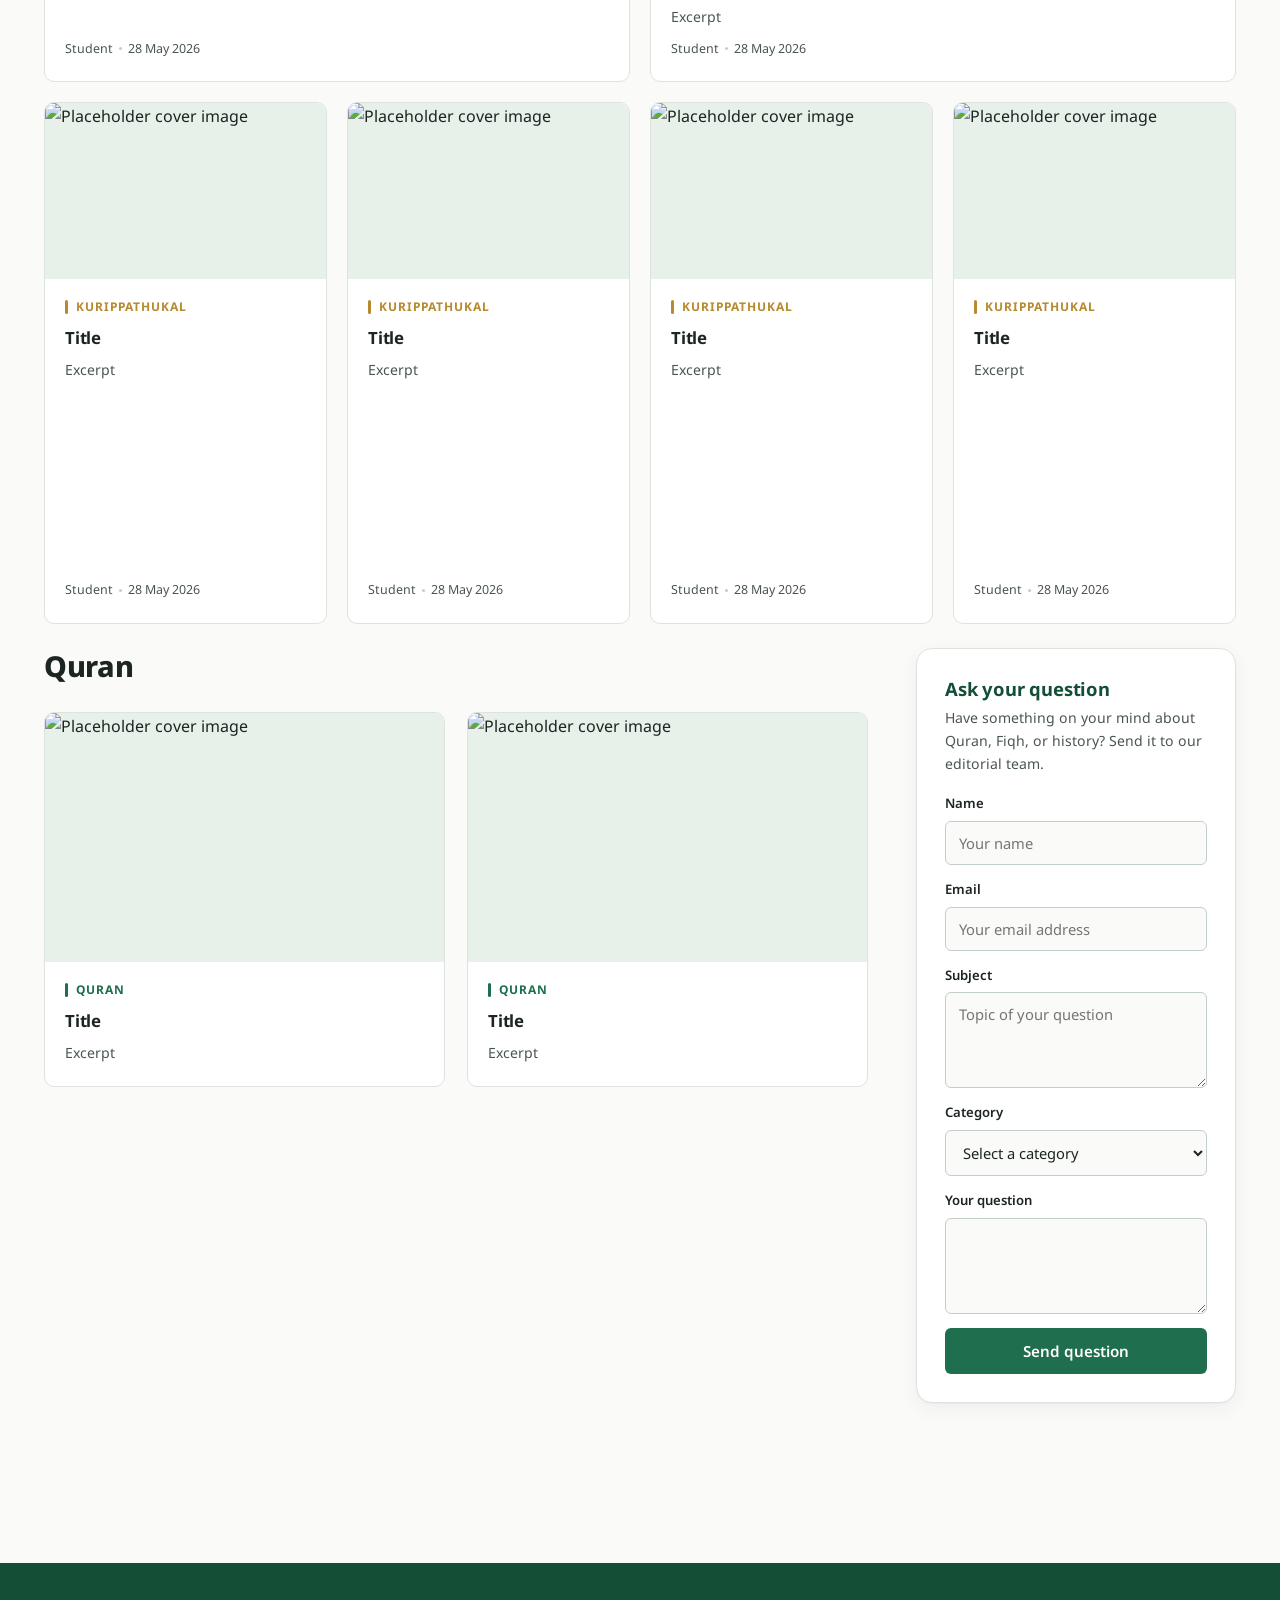
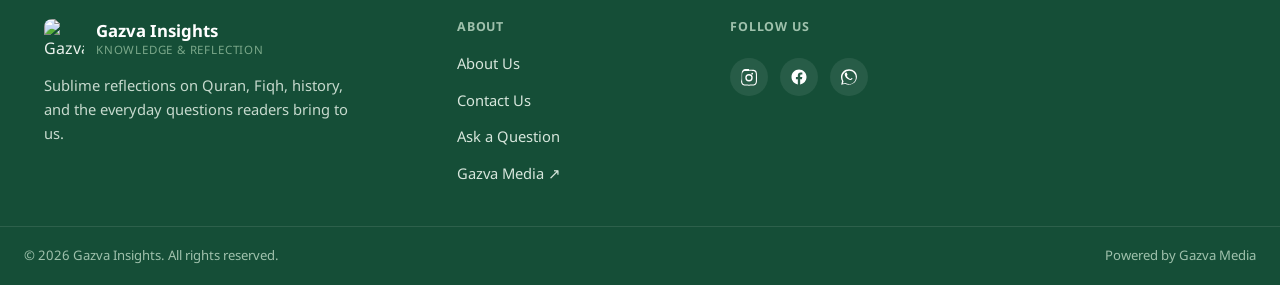
==== commit 21f220b9: "add modified files" ====
--- a/gazva-insights/index.html
+++ b/gazva-insights/index.html
@@ -3,8 +3,8 @@
 <head>
   <meta charset="UTF-8" />
   <meta name="viewport" content="width=device-width, initial-scale=1.0" />
-  <title>Gazva Insights — Quran, Fiqh, History &amp; Reflections</title>
-  <meta name="description" content="Gazva Insights brings clear, thoughtful articles on Quran, Fiqh, Islamic history, and more — written for readers who want depth without noise." />
+  <title>Gazva Insight — Quran, Fiqh, History &amp; Reflections</title>
+  <meta name="description" content="Gazva Insight brings clear, thoughtful articles on Quran, Fiqh, Islamic history, and more — written for readers who want depth without noise." />
   <link rel="preconnect" href="https://fonts.googleapis.com" />
   <link rel="preconnect" href="https://fonts.gstatic.com" crossorigin />
   <link href="https://fonts.googleapis.com/css2?family=Noto+Sans:wght@400;500;600;700;800&family=Noto+Sans+Malayalam:wght@400;500;600;700&display=swap" rel="stylesheet" />
@@ -20,10 +20,10 @@
  <!-- ============ HERO ============ -->
     <section class="hero" style="text-align: center;">
       <div style="max-width: 640px; margin: 0 auto; padding: 80px 24px 72px;">
-        <h1 style="font-size: clamp(2.4rem, 5vw, 3.8rem); font-weight: 800; color: var(--forest-dark); letter-spacing: -0.02em; margin-bottom: 18px;">Gazva Insights</h1>
+        <h1 style="font-size: clamp(2.4rem, 5vw, 3.8rem); font-weight: 800; color: var(--forest-dark); letter-spacing: -0.02em; margin-bottom: 18px;">Gazva Insight</h1>
         <p style="font-size: 1.12rem; color: var(--ink-soft); line-height: 1.7; margin-bottom: 36px;">Thoughtful articles on Quran, Fiqh, and Islamic history.<br>Written in plain language, for readers who want depth.</p>
         <div style="display: flex; gap: 14px; justify-content: center; flex-wrap: wrap;">
-          <a href="fiqh.html" class="btn btn-primary">Start reading</a>
+          <a href="quran.html" class="btn btn-primary">Start reading</a>
           <a href="contact.html" class="btn btn-outline">Ask a question</a>
         </div>
       </div>
@@ -59,8 +59,9 @@
           </div>
           <div class="card__body">
             <span class="eyebrow cat-quran">Quran</span>
-            <h3 class="card__title">The structure of Surah Al-Kahf</h3>
-            <p class="card__excerpt">Four stories, one thread — reading the surah as a unified response to trial.</p>
+            <h3 class="card__title">Title</h3>
+            <p class="card__excerpt">Excerpt</p>
+            <div class="card__meta"><span>Student</span><span class="dot"></span><span>28 May 2026</span></div>
           </div>
         </a>
 
@@ -70,8 +71,9 @@
           </div>
           <div class="card__body">
             <span class="eyebrow cat-thareekh">Thareekh</span>
-            <h3 class="card__title">The library that outlived an empire</h3>
-            <p class="card__excerpt">How a single institution shaped centuries of scholarship.</p>
+            <h3 class="card__title">Title</h3>
+            <p class="card__excerpt">Excerpt</p>
+            <div class="card__meta"><span>Student</span><span class="dot"></span><span>28 May 2026</span></div>
           </div>
         </a>
 
@@ -81,49 +83,54 @@
           </div>
           <div class="card__body">
             <span class="eyebrow cat-fiqh">Fiqh</span>
-            <h3 class="card__title">Why we keep returning to the same questions</h3>
-            <p class="card__excerpt">A short reflection on curiosity, doubt, and what keeps a reader coming back to first principles.</p>
+            <h3 class="card__title">Title</h3>
+            <p class="card__excerpt">Excerpt</p>
+            <div class="card__meta"><span>Student</span><span class="dot"></span><span>28 May 2026</span></div>
           </div>
         </a>
 
-        <a href="kurippathukal.html" class="card">
+       <a href="kurippathukal.html" class="card">
           <div class="card__media">
-            <img src="https://images.unsplash.com/photo-1455390582262-044cdead277a?q=80&w=800&auto=format&fit=crop" alt="Placeholder cover image" loading="lazy" />
+            <img src="#" alt="Placeholder cover image" loading="lazy" />
           </div>
           <div class="card__body">
             <span class="eyebrow cat-kurippathukal">Kurippathukal</span>
-            <h3 class="card__title">A poem for the quiet hour</h3>
-            <p class="card__excerpt">Verses written between Maghrib and Isha.</p>
+            <h3 class="card__title">Title</h3>
+            <p class="card__excerpt">Excerpt</p>
+            <div class="card__meta"><span>Student</span><span class="dot"></span><span>28 May 2026</span></div>
+          </div>
+        </a>
+        <a href="kurippathukal.html" class="card">
+          <div class="card__media">
+            <img src="#" alt="Placeholder cover image" loading="lazy" />
+          </div>
+          <div class="card__body">
+            <span class="eyebrow cat-kurippathukal">Kurippathukal</span>
+            <h3 class="card__title">Title</h3>
+            <p class="card__excerpt">Excerpt</p>
+            <div class="card__meta"><span>Student</span><span class="dot"></span><span>28 May 2026</span></div>
           </div>
         </a>
          <a href="kurippathukal.html" class="card">
           <div class="card__media">
-            <img src="https://images.unsplash.com/photo-1455390582262-044cdead277a?q=80&w=800&auto=format&fit=crop" alt="Placeholder cover image" loading="lazy" />
+            <img src="#" alt="Placeholder cover image" loading="lazy" />
           </div>
           <div class="card__body">
             <span class="eyebrow cat-kurippathukal">Kurippathukal</span>
-            <h3 class="card__title">A poem for the quiet hour</h3>
-            <p class="card__excerpt">Verses written between Maghrib and Isha.</p>
+            <h3 class="card__title">Title</h3>
+            <p class="card__excerpt">Excerpt</p>
+            <div class="card__meta"><span>Student</span><span class="dot"></span><span>28 May 2026</span></div>
           </div>
         </a>
          <a href="kurippathukal.html" class="card">
           <div class="card__media">
-            <img src="https://images.unsplash.com/photo-1455390582262-044cdead277a?q=80&w=800&auto=format&fit=crop" alt="Placeholder cover image" loading="lazy" />
+            <img src="#" alt="Placeholder cover image" loading="lazy" />
           </div>
           <div class="card__body">
             <span class="eyebrow cat-kurippathukal">Kurippathukal</span>
-            <h3 class="card__title">A poem for the quiet hour</h3>
-            <p class="card__excerpt">Verses written between Maghrib and Isha.</p>
-          </div>
-        </a>
-         <a href="kurippathukal.html" class="card">
-          <div class="card__media">
-            <img src="https://images.unsplash.com/photo-1455390582262-044cdead277a?q=80&w=800&auto=format&fit=crop" alt="Placeholder cover image" loading="lazy" />
-          </div>
-          <div class="card__body">
-            <span class="eyebrow cat-kurippathukal">Kurippathukal</span>
-            <h3 class="card__title">A poem for the quiet hour</h3>
-            <p class="card__excerpt">Verses written between Maghrib and Isha.</p>
+            <h3 class="card__title">Title</h3>
+            <p class="card__excerpt">Excerpt</p>
+            <div class="card__meta"><span>Student</span><span class="dot"></span><span>28 May 2026</span></div>
           </div>
         </a>
       </div>
@@ -133,32 +140,32 @@
     <section class="page-layout" style="padding-top: 24px;">
       <div class="page-layout__main">
         <div class="section-head">
-          <h2>Latest from Fiqh</h2>
+          <h2>Quran</h2>
         </div>
         <div class="post-grid">
-          <a href="pages/fiqh-sample-post.html" class="card">
+          <a href="#" class="card">
             <div class="card__media">
-              <img src="https://images.unsplash.com/photo-1532012197267-da84d127e765?q=80&w=800&auto=format&fit=crop" alt="Placeholder cover image" loading="lazy" />
+              <img src="#" alt="Placeholder cover image" loading="lazy" />
             </div>
             <div class="card__body">
-              <span class="eyebrow cat-fiqh">Fiqh</span>
-              <h3 class="card__title">Fasting while travelling: what changes?</h3>
-              <p class="card__excerpt">A practical walk-through of the relevant rulings and the reasoning behind them.</p>
+              <span class="eyebrow cat-quran">Quran</span>
+              <h3 class="card__title">Title</h3>
+              <p class="card__excerpt">Excerpt</p>
             </div>
           </a>
-          <a href="pages/fiqh-sample-post.html" class="card">
+         <a href="#" class="card">
             <div class="card__media">
-              <img src="https://images.unsplash.com/photo-1519682337058-a94d519337bc?q=80&w=800&auto=format&fit=crop" alt="Placeholder cover image" loading="lazy" />
+              <img src="#" alt="Placeholder cover image" loading="lazy" />
             </div>
             <div class="card__body">
-              <span class="eyebrow cat-fiqh">Fiqh</span>
-              <h3 class="card__title">On combining prayers: a short guide</h3>
-              <p class="card__excerpt">When it's permitted, when it isn't, and how scholars differ.</p>
+              <span class="eyebrow cat-quran">Quran</span>
+              <h3 class="card__title">Title</h3>
+              <p class="card__excerpt">Excerpt</p>
             </div>
           </a>
         </div>
       </div>
-      <div id="askSidebar"></div>
+        <div id="askSidebar"></div>
     </section>
   </main>
 
--- a/gazva-insights/css/styles.css
+++ b/gazva-insights/css/styles.css
@@ -798,3 +798,125 @@
 }
 .skip-link:focus { left: 12px; top: 12px; }
 
+/* ==========================================================================
+   FOOTER — updated layout (4 columns)
+   ========================================================================== */
+.footer__top {
+  max-width: var(--max-width);
+  margin: 0 auto;
+  padding: 56px 24px 40px;
+  display: grid;
+  grid-template-columns: 1.6fr 1fr 1fr 1fr;
+  gap: 40px;
+}
+
+/* Brand column */
+.footer__col--brand .footer__brand {
+  display: flex;
+  align-items: center;
+  gap: 12px;
+  margin-bottom: 14px;
+}
+
+.footer__logo-img {
+  width: 40px;
+  height: 40px;
+  border-radius: 8px;
+  object-fit: contain;
+  flex-shrink: 0;
+}
+
+.footer__brand-text {
+  display: flex;
+  flex-direction: column;
+  line-height: 1.25;
+}
+
+.footer__brand-name {
+  font-weight: 700;
+  font-size: 1.05rem;
+  color: #fff;
+}
+
+.footer__brand-subline {
+  font-size: 0.72rem;
+  color: #7BA88A;
+  letter-spacing: 0.07em;
+  text-transform: uppercase;
+  margin-top: 2px;
+}
+
+/* Follow Us column — links with icons */
+.footer__links--social {
+  display: flex;
+  flex-direction: column;
+  gap: 12px;
+}
+
+.footer__links--social a {
+  display: flex;
+  align-items: center;
+  gap: 10px;
+  color: #D7E6DC;
+  font-size: 0.92rem;
+  transition: color 0.15s var(--ease);
+}
+
+.footer__links--social a:hover {
+  color: #fff;
+}
+
+.footer__follow-icon {
+  width: 30px;
+  height: 30px;
+  border-radius: 50%;
+  display: flex;
+  align-items: center;
+  justify-content: center;
+  flex-shrink: 0;
+  transition: transform 0.15s var(--ease);
+}
+
+.footer__links--social a:hover .footer__follow-icon {
+  transform: translateY(-2px);
+}
+
+.footer__follow-icon svg {
+  width: 15px;
+  height: 15px;
+}
+
+.footer__follow-icon--insta {
+  background: linear-gradient(135deg, #f09433, #e6683c, #dc2743, #cc2366, #bc1888);
+  color: #fff;
+}
+
+.footer__follow-icon--fb {
+  background: #1877F2;
+  color: #fff;
+}
+
+.footer__follow-icon--wa {
+  background: #25D366;
+  color: #fff;
+}
+
+@media (max-width: 960px) {
+  .footer__top {
+    grid-template-columns: 1fr 1fr;
+    gap: 32px;
+  }
+  .footer__col--brand {
+    grid-column: span 2;   /* brand still spans full width on tablet */
+  }
+}
+
+@media (max-width: 560px) {
+  .footer__top {
+    grid-template-columns: 1fr;
+    gap: 28px;
+  }
+  .footer__col--brand {
+    grid-column: span 1;
+  }
+}
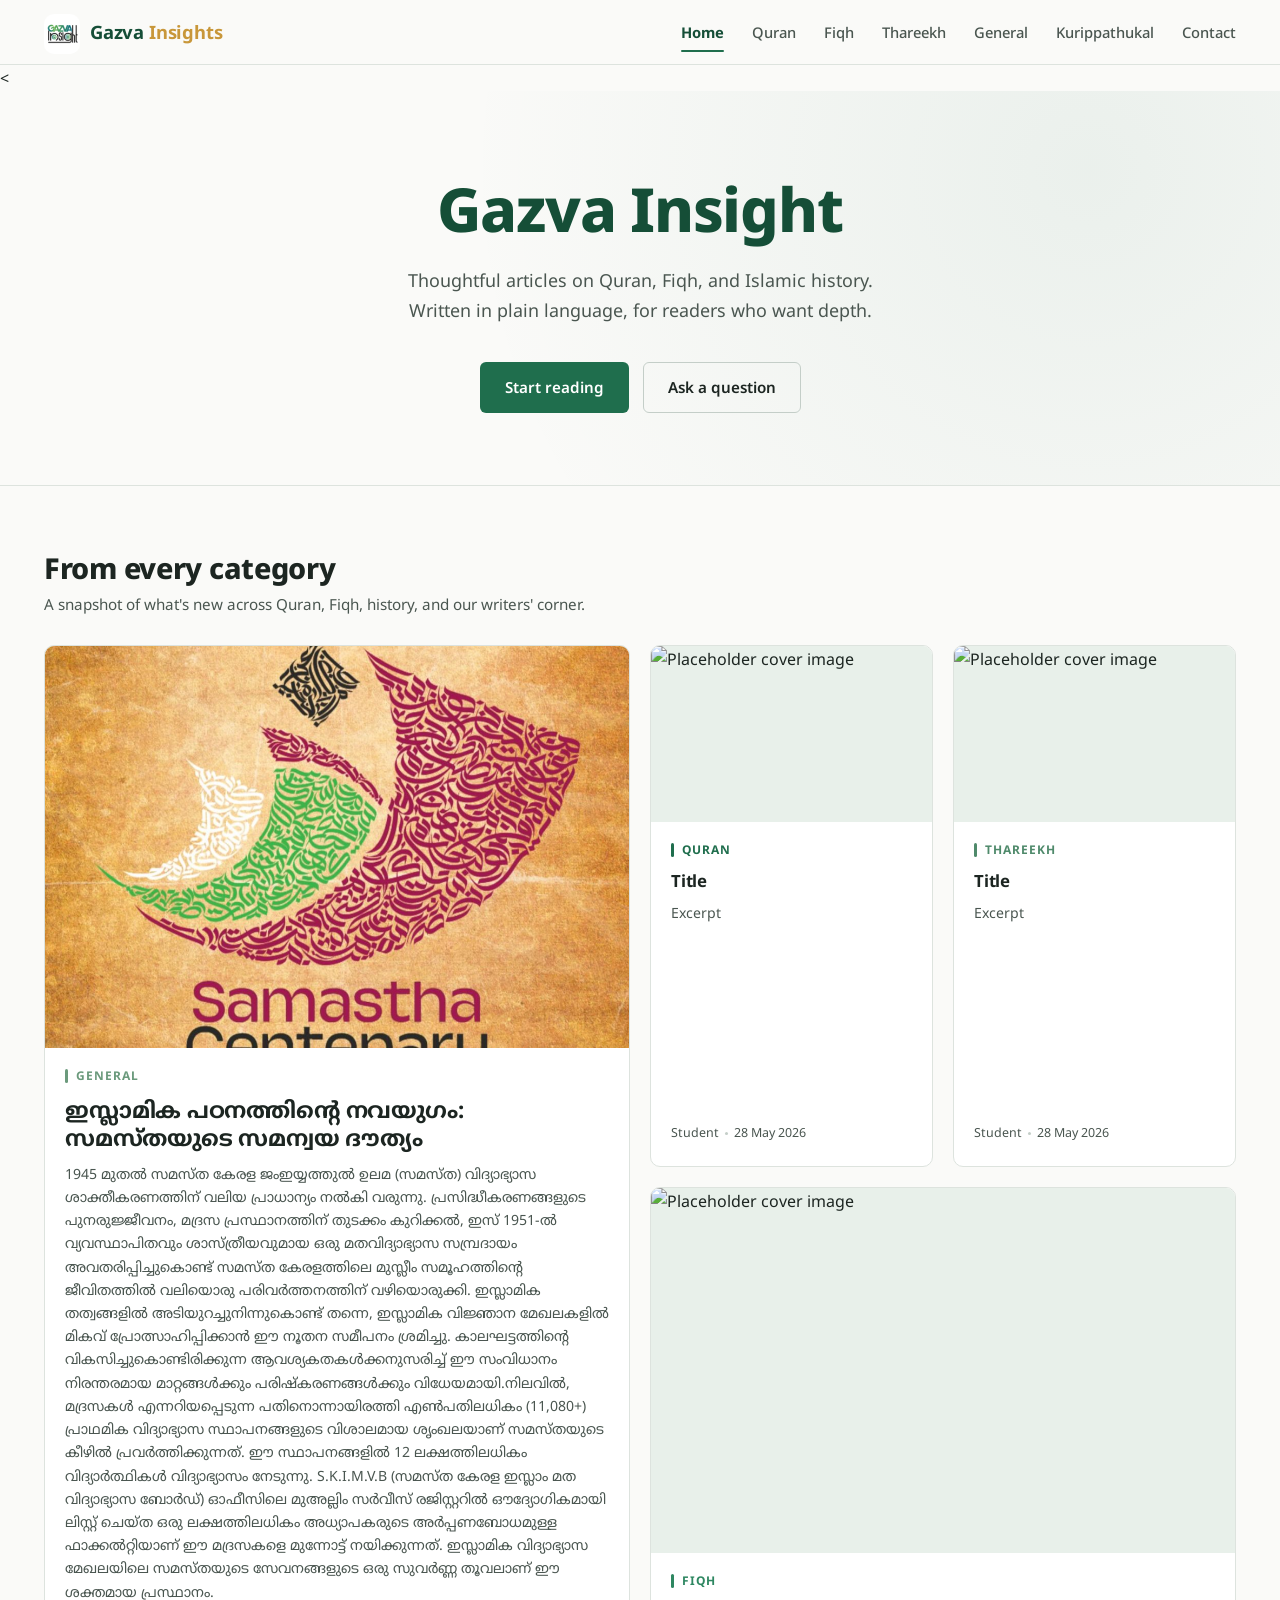
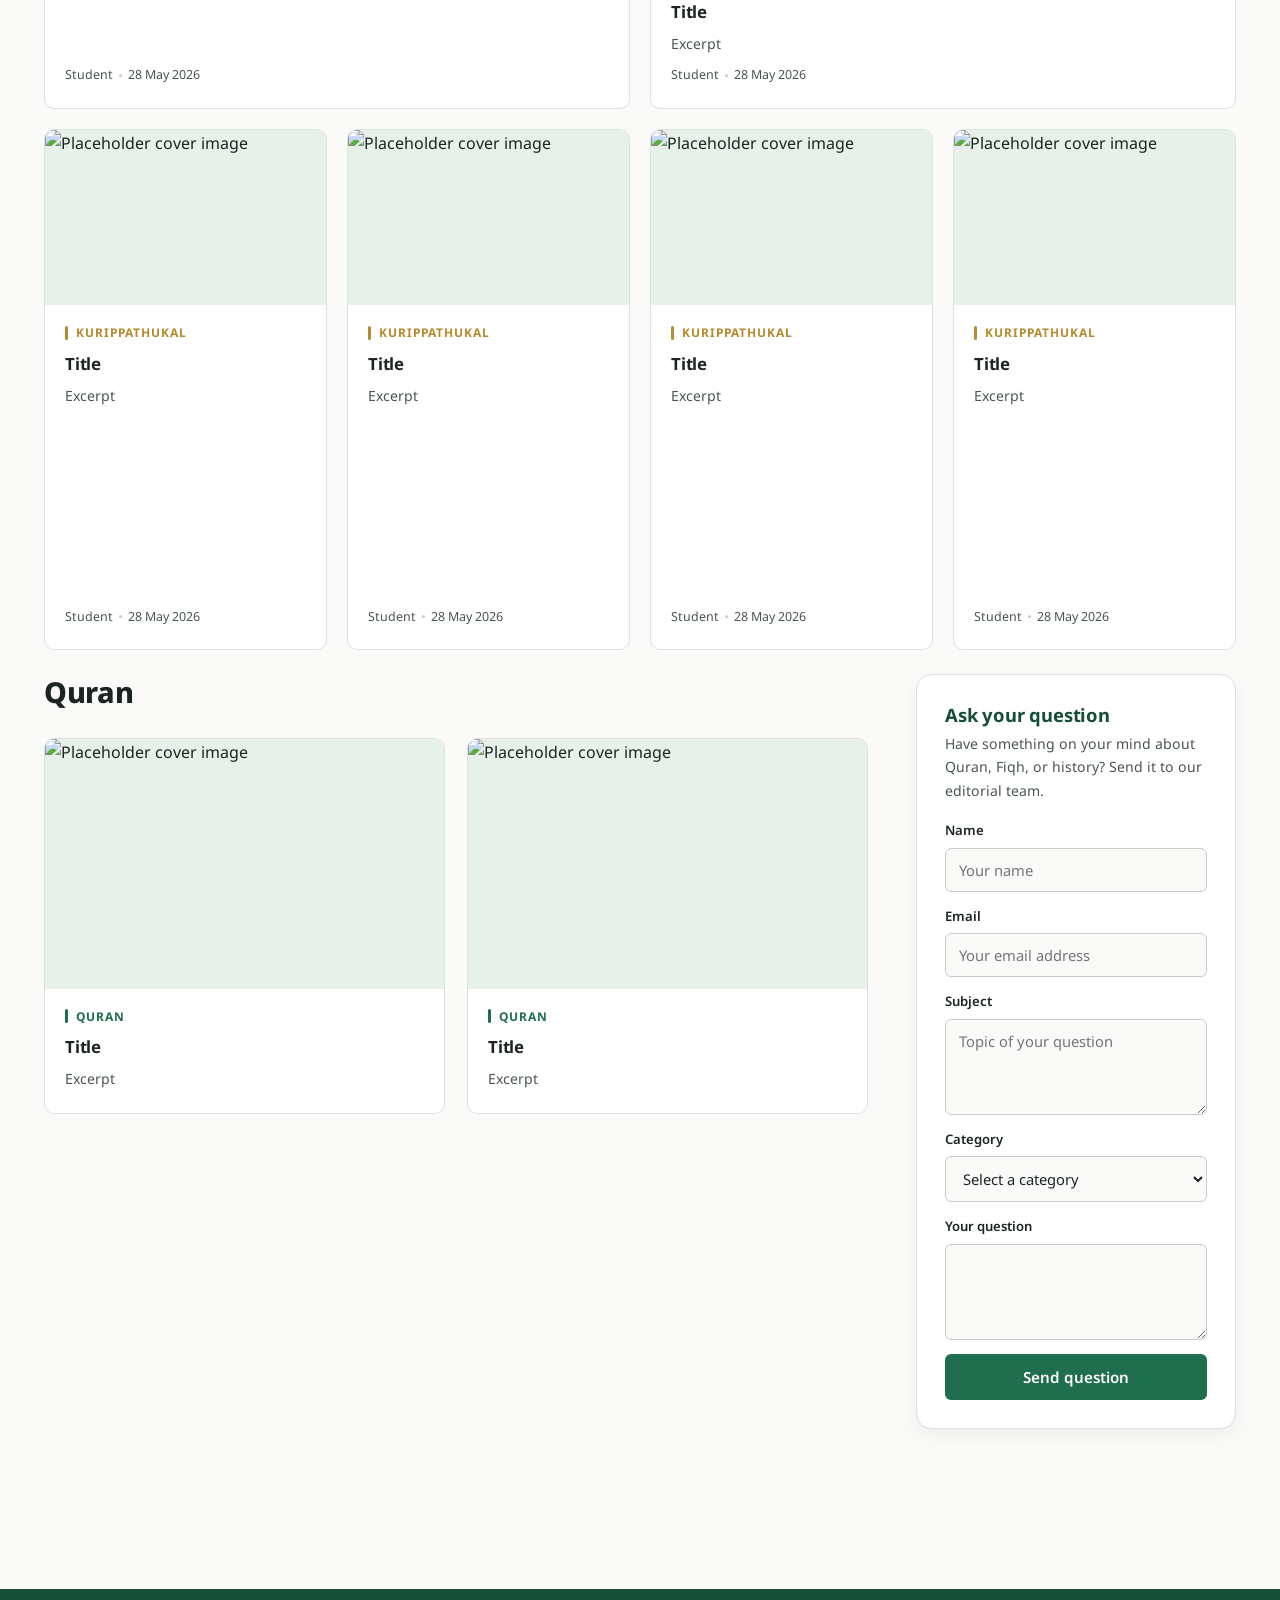
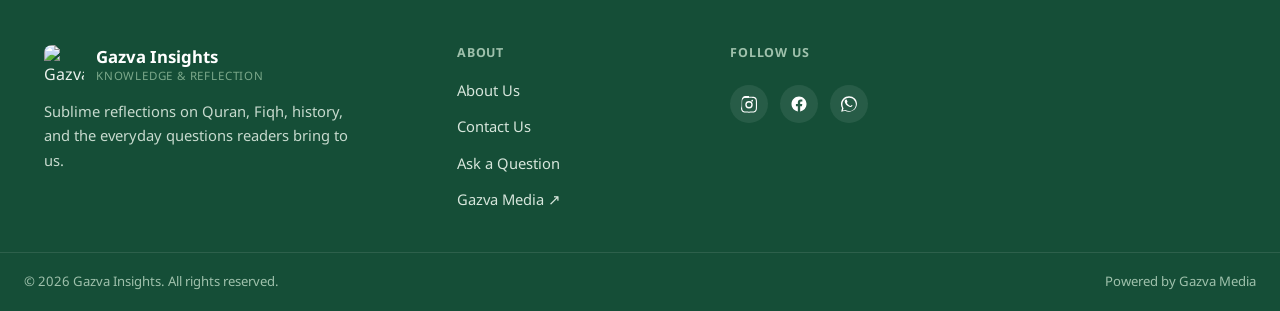
==== commit e942f767: "updated animation for heo" ====
--- a/gazva-insights/index.html
+++ b/gazva-insights/index.html
@@ -17,17 +17,26 @@
 
   <main id="main">
     <!-- ============ HERO ============ -->
- <!-- ============ HERO ============ -->
-    <section class="hero" style="text-align: center;">
-      <div style="max-width: 640px; margin: 0 auto; padding: 80px 24px 72px;">
-        <h1 style="font-size: clamp(2.4rem, 5vw, 3.8rem); font-weight: 800; color: var(--forest-dark); letter-spacing: -0.02em; margin-bottom: 18px;">Gazva Insight</h1>
-        <p style="font-size: 1.12rem; color: var(--ink-soft); line-height: 1.7; margin-bottom: 36px;">Thoughtful articles on Quran, Fiqh, and Islamic history.<br>Written in plain language, for readers who want depth.</p>
-        <div style="display: flex; gap: 14px; justify-content: center; flex-wrap: wrap;">
-          <a href="quran.html" class="btn btn-primary">Start reading</a>
-          <a href="contact.html" class="btn btn-outline">Ask a question</a>
-        </div>
-      </div>
-    </section>
+ <<!-- ============ HERO ============ -->
+<section class="hero" style="text-align: center;">
+  <div class="hero-content" style="max-width: 640px; margin: 0 auto; padding: 80px 24px 72px;">
+    
+    <h1 class="hero-title" style="font-size: clamp(2.4rem, 5vw, 3.8rem); font-weight: 800; color: var(--forest-dark); letter-spacing: -0.02em; margin-bottom: 18px;">
+      Gazva Insight
+    </h1>
+
+    <p class="hero-text" style="font-size: 1.12rem; color: var(--ink-soft); line-height: 1.7; margin-bottom: 36px;">
+      Thoughtful articles on Quran, Fiqh, and Islamic history.<br>
+      Written in plain language, for readers who want depth.
+    </p>
+
+    <div class="hero-buttons" style="display: flex; gap: 14px; justify-content: center; flex-wrap: wrap;">
+      <a href="quran.html" class="btn btn-primary">Start reading</a>
+      <a href="contact.html" class="btn btn-outline">Ask a question</a>
+    </div>
+
+  </div>
+</section>
 
     <!-- ============ FEATURED MOSAIC ============ -->
     <section class="container" style="padding-top: 64px;">
--- a/gazva-insights/css/styles.css
+++ b/gazva-insights/css/styles.css
@@ -578,11 +578,10 @@
 .hero__feature-title { font-size: 1.2rem; font-weight: 700; margin-bottom: 8px; }
 .hero__feature-excerpt { font-size: 0.9rem; color: var(--ink-soft); }
 
+
 @media (max-width: 900px) {
   .hero__inner { grid-template-columns: 1fr; padding-top: 48px; }
 }
-
-
 
 /* ==========================================================================
    SECTION HEADERS (category pages)
@@ -919,4 +918,37 @@
   .footer__col--brand {
     grid-column: span 1;
   }
+}
+/* ==========================================================================
+   HERO-ANIMATION
+   ========================================================================== */
+   .hero-title,
+.hero-text,
+.hero-buttons {
+  opacity: 0;
+  transform: scale(0.8);
+  animation: zoomIn 0.8s ease-out forwards;
+}
+
+.hero-title {
+  animation-delay: 0.2s;
+}
+
+.hero-text {
+  animation-delay: 0.5s;
+}
+
+.hero-buttons {
+  animation-delay: 0.8s;
+}
+
+@keyframes zoomIn {
+  from {
+    opacity: 0;
+    transform: scale(0.8);
+  }
+  to {
+    opacity: 1;
+    transform: scale(1);
+  }
 }
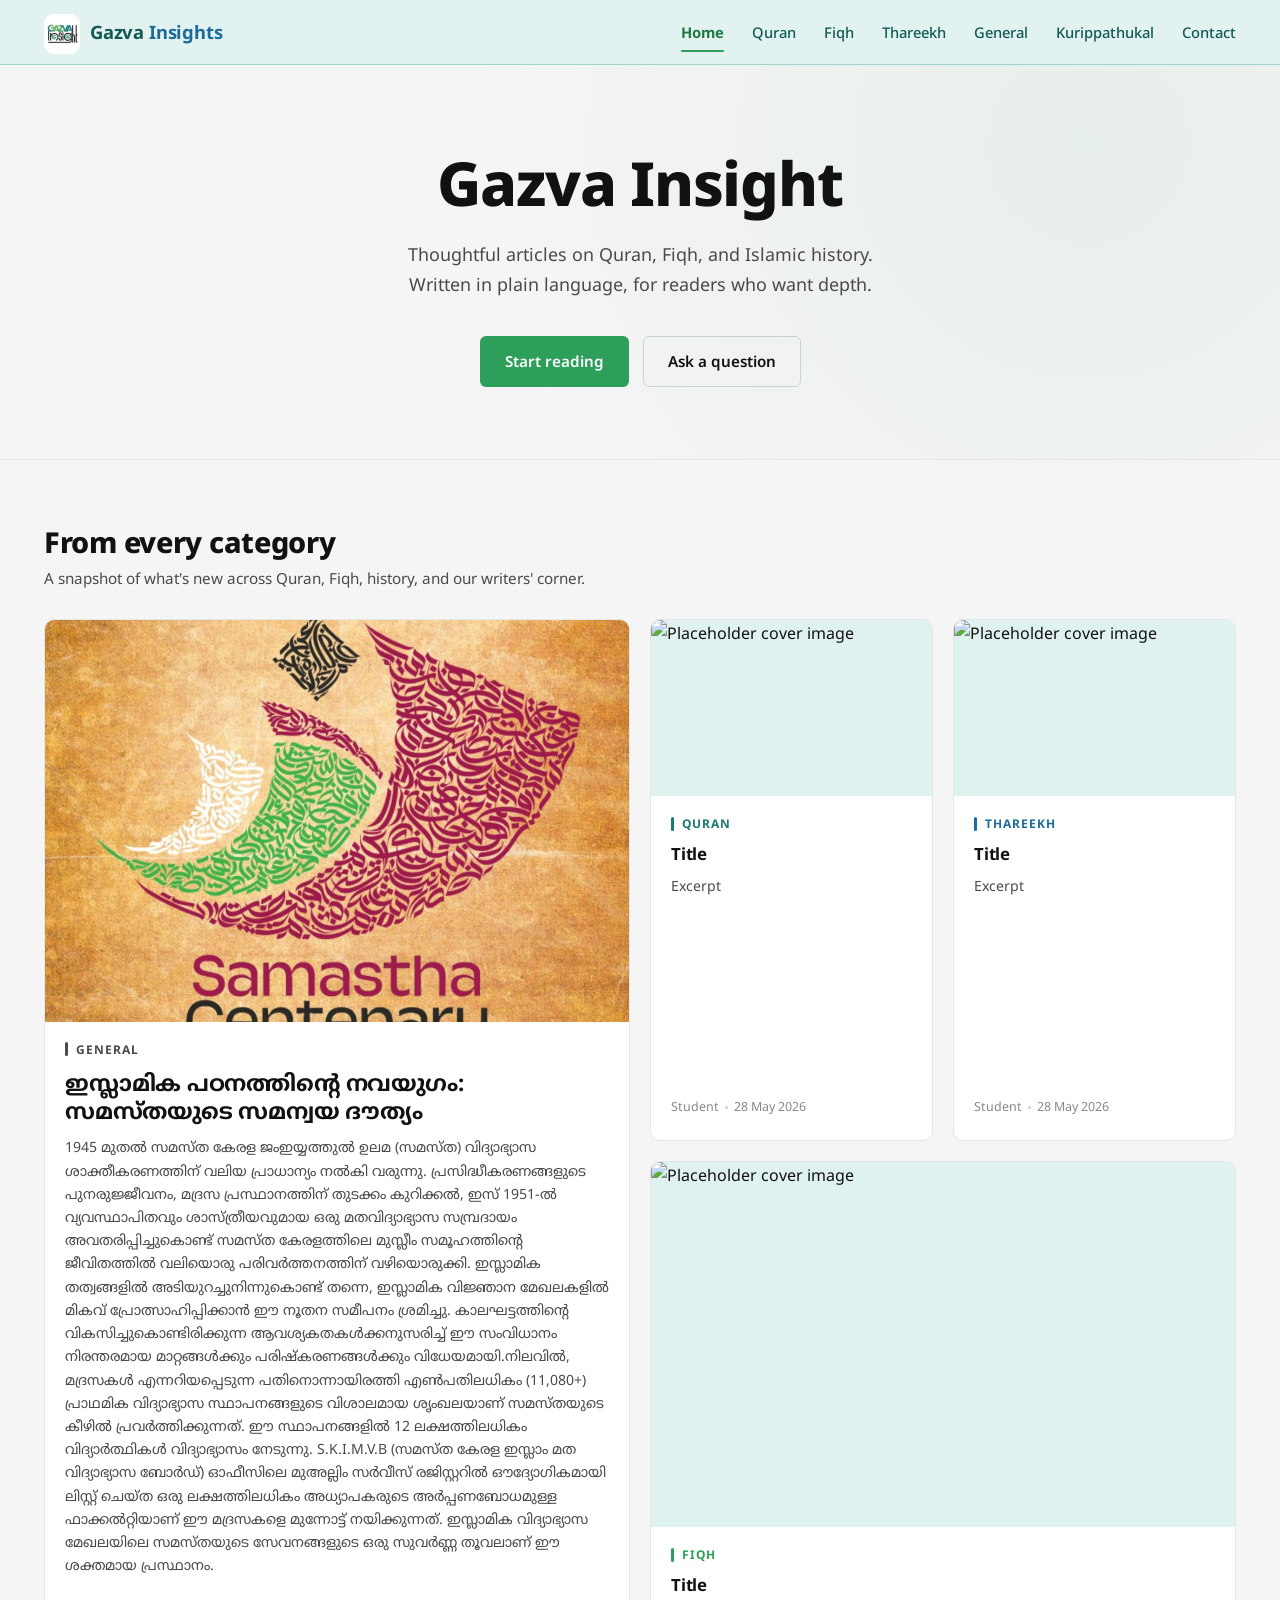
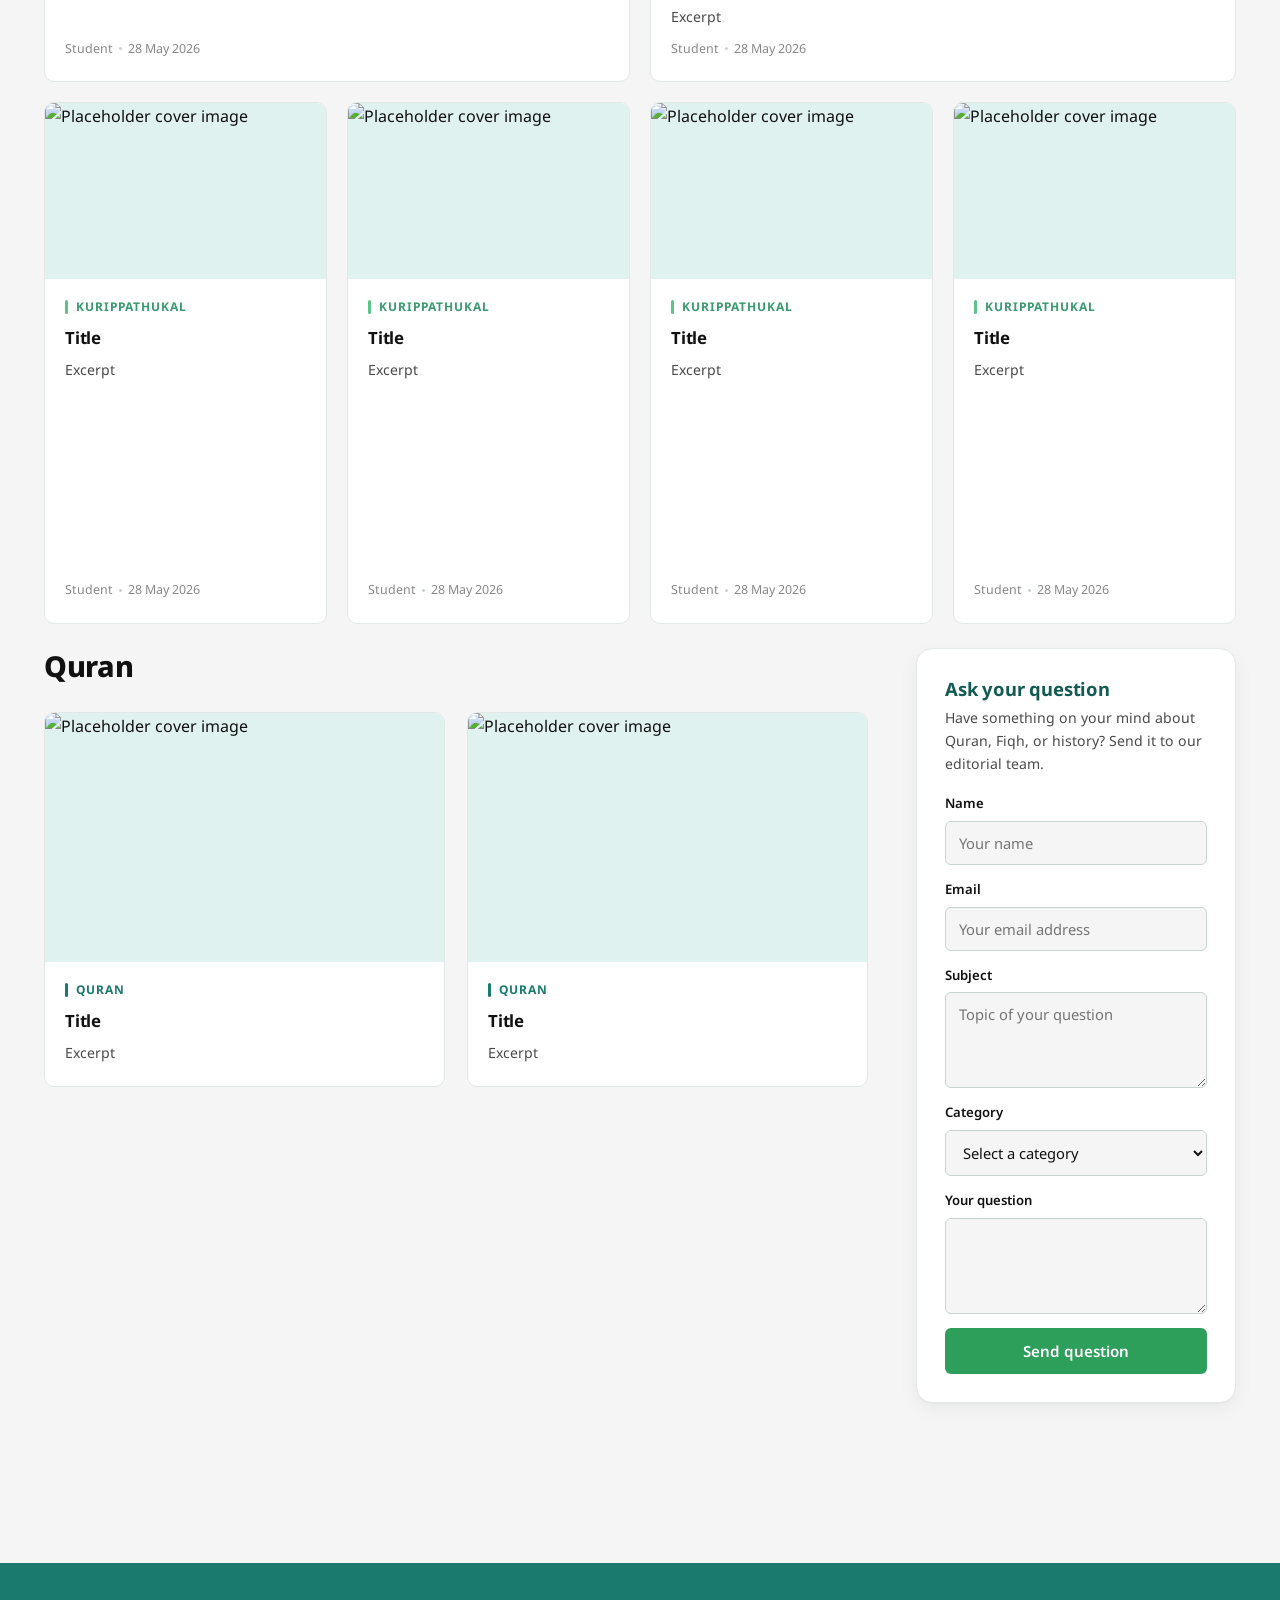
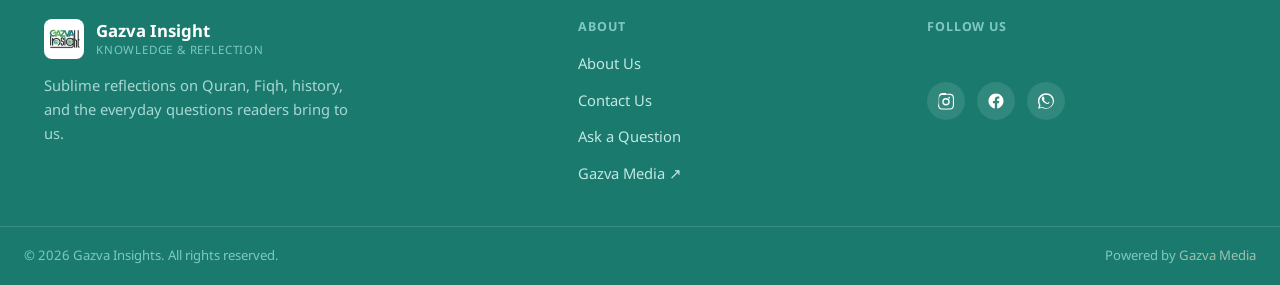
==== commit 8e19a71f: "upadated css" ====
--- a/gazva-insights/index.html
+++ b/gazva-insights/index.html
@@ -17,7 +17,7 @@
 
   <main id="main">
     <!-- ============ HERO ============ -->
- <<!-- ============ HERO ============ -->
+ <!-- ============ HERO ============ -->
 <section class="hero" style="text-align: center;">
   <div class="hero-content" style="max-width: 640px; margin: 0 auto; padding: 80px 24px 72px;">
     
--- a/gazva-insights/css/styles.css
+++ b/gazva-insights/css/styles.css
@@ -4,42 +4,59 @@
    ========================================================================== */
 
 :root {
-  /* Color */
-  --paper: #FAFAF8;
-  --paper-raised: #FFFFFF;
-  --ink: #1C2521;
-  --ink-soft: #4A5650;
-  --forest: #1F6E4D;
-  --forest-dark: #154E37;
-  --forest-light: #2E8761;
-  --moss: #E8F0EA;
-  --moss-deep: #D3E5DA;
-  --gold: #C8973A;
-  --gold-soft: #F3E6CC;
-  --line: #DDE3DE;
-  --line-strong: #C4CEC8;
-
-  /* Category accent tints — same family, different weight, used as wayfinding */
-  --cat-quran: #1F6E4D;
-  --cat-fiqh: #2E8761;
-  --cat-thareekh: #4F8A6B;
-  --cat-general: #6B9A7C;
-  --cat-kurippathukal: #B68A2E;
-
-  /* Type */
-  --font-base: "Noto Sans", "Noto Sans Malayalam", -apple-system, "Segoe UI", sans-serif;
+  /* ── Core surfaces ── */
+  --paper:          #F5F5F5;      /* off-white page background */
+  --paper-raised:   #FFFFFF;      /* card / panel surfaces */
+  --ink:            #111111;      /* headings, strong text */
+  --ink-soft:       #4A4A4A;      /* body text, descriptions */
+  --ink-muted:      #888888;      /* meta, dates, captions */
+
+  /* ── Brand green (primary) ── */
+  --leaf:           #2E9E5B;      /* Forest Green — buttons, active states */
+  --leaf-dark:      #1F7A42;      /* hover on green */
+  --leaf-light:     #E6F7ED;      /* green tint surfaces */
+
+  /* ── Brand teal (secondary) ── */
+  --teal:           #1A7A6E;      /* Deep Teal — secondary actions */
+  --teal-dark:      #125A52;      /* hover on teal, footer headings */
+  --teal-light:     #E0F2F0;      /* teal tint surfaces */
+
+  /* ── Ocean blue (accent) ── */
+  --blue:           #1C6B9A;      /* Ocean Blue — links, badges, highlights */
+  --blue-dark:      #145078;      /* hover on blue */
+  --blue-light:     #E3EFF7;      /* blue tint surfaces */
+
+  /* ── Supporting tones ── */
+  --mint:           #5CC48A;      /* lighter green — hover fills, icons */
+  --teal-mid:       #2E9E8A;      /* mid teal — gradient midpoint */
+  --sky:            #3A8FC4;      /* sky blue — softer blue uses */
+
+  /* ── Logo gradient ── */
+  --gradient-logo: linear-gradient(135deg, #3DB05C, #1A7A6E, #1C6B9A);
+
+  /* ── Borders ── */
+  --line:           #E2E8E6;      /* default border */
+  --line-strong:    #C8D4D0;      /* hover / emphasis border */
+
+  /* ── Category wayfinding ── */
+  --cat-quran:        #1A7A6E;    /* deep teal */
+  --cat-fiqh:         #2E9E5B;    /* forest green */
+  --cat-thareekh:     #1C6B9A;    /* ocean blue */
+  --cat-general:      #4A4A4A;    /* ink soft */
+  --cat-kurippathukal:#5CC48A;    /* mint */
+
+  /* ── Type ── */
+  --font-base:    "Noto Sans", "Noto Sans Malayalam", -apple-system, "Segoe UI", sans-serif;
   --font-display: "Noto Sans", "Noto Sans Malayalam", -apple-system, "Segoe UI", sans-serif;
 
-  /* Layout */
-  --max-width: 1240px;
-  --radius-sm: 6px;
-  --radius-md: 10px;
-  --radius-lg: 16px;
-  --shadow-card: 0 1px 2px rgba(28, 37, 33, 0.04), 0 6px 20px rgba(28, 37, 33, 0.05);
-  --shadow-raised: 0 4px 10px rgba(28, 37, 33, 0.06), 0 14px 32px rgba(28, 37, 33, 0.08);
-
-  /* Motion */
-  --ease: cubic-bezier(0.2, 0.7, 0.2, 1);
+  /* ── Layout ── */
+  --max-width:     1240px;
+  --radius-sm:     6px;
+  --radius-md:     10px;
+  --radius-lg:     16px;
+  --shadow-card:   0 1px 2px rgba(17,17,17,0.04), 0 6px 20px rgba(17,17,17,0.05);
+  --shadow-raised: 0 4px 10px rgba(17,17,17,0.06), 0 14px 32px rgba(17,17,17,0.08);
+  --ease:          cubic-bezier(0.2, 0.7, 0.2, 1);
 }
 
 /* ---------- Reset ---------- */
@@ -61,7 +78,7 @@
 p { margin: 0; }
 
 :focus-visible {
-  outline: 2px solid var(--forest);
+  outline: 2px solid var(--leaf);
   outline-offset: 3px;
   border-radius: 4px;
 }
@@ -80,6 +97,7 @@
   padding: 0 24px;
 }
 
+/* ---------- Eyebrow ---------- */
 .eyebrow {
   display: inline-flex;
   align-items: center;
@@ -88,29 +106,28 @@
   font-weight: 700;
   letter-spacing: 0.08em;
   text-transform: uppercase;
-  color: var(--forest-dark);
+  color: var(--teal-dark);
 }
 .eyebrow::before {
   content: "";
   width: 3px;
   height: 14px;
   border-radius: 2px;
-  background: var(--forest);
+  background: var(--leaf);
   display: inline-block;
 }
 
-/* Category rule color variants — the site's wayfinding signature */
-.eyebrow.cat-quran::before { background: var(--cat-quran); }
-.eyebrow.cat-fiqh::before { background: var(--cat-fiqh); }
-.eyebrow.cat-thareekh::before { background: var(--cat-thareekh); }
-.eyebrow.cat-general::before { background: var(--cat-general); }
+.eyebrow.cat-quran::before         { background: var(--cat-quran); }
+.eyebrow.cat-fiqh::before          { background: var(--cat-fiqh); }
+.eyebrow.cat-thareekh::before      { background: var(--cat-thareekh); }
+.eyebrow.cat-general::before       { background: var(--cat-general); }
 .eyebrow.cat-kurippathukal::before { background: var(--cat-kurippathukal); }
 
-.eyebrow.cat-quran { color: var(--cat-quran); }
-.eyebrow.cat-fiqh { color: var(--cat-fiqh); }
-.eyebrow.cat-thareekh { color: var(--cat-thareekh); }
-.eyebrow.cat-general { color: var(--cat-general); }
-.eyebrow.cat-kurippathukal { color: var(--cat-kurippathukal); }
+.eyebrow.cat-quran         { color: var(--cat-quran); }
+.eyebrow.cat-fiqh          { color: var(--cat-fiqh); }
+.eyebrow.cat-thareekh      { color: var(--cat-thareekh); }
+.eyebrow.cat-general       { color: var(--cat-general); }
+.eyebrow.cat-kurippathukal { color: #3a9a70; }
 
 /* ---------- Buttons ---------- */
 .btn {
@@ -126,11 +143,11 @@
   transition: transform 0.15s var(--ease), box-shadow 0.15s var(--ease), background 0.15s var(--ease);
 }
 .btn-primary {
-  background: var(--forest);
+  background: var(--leaf);
   color: #fff;
 }
 .btn-primary:hover {
-  background: var(--forest-dark);
+  background: var(--leaf-dark);
   transform: translateY(-1px);
   box-shadow: var(--shadow-card);
 }
@@ -140,8 +157,8 @@
   color: var(--ink);
 }
 .btn-outline:hover {
-  border-color: var(--forest);
-  color: var(--forest-dark);
+  border-color: var(--leaf);
+  color: var(--leaf-dark);
 }
 .btn-block { width: 100%; }
 
@@ -152,9 +169,9 @@
   position: sticky;
   top: 0;
   z-index: 100;
-  background: rgba(250, 250, 248, 0.92);
+  background: rgba(224, 242, 240, 0.96);
   backdrop-filter: blur(8px);
-  border-bottom: 1px solid var(--line);
+  border-bottom: 1px solid #9FD4CC;
 }
 .navbar {
   display: flex;
@@ -177,11 +194,11 @@
 .navbar__name {
   font-weight: 700;
   font-size: 1.15rem;
-  color: var(--forest-dark);
+  color: var(--teal-dark);
   letter-spacing: -0.01em;
 }
 .navbar__name span {
-  color: var(--gold);
+  color: var(--blue);
 }
 .navbar__links {
   display: flex;
@@ -192,16 +209,16 @@
 .navbar__links a {
   font-size: 0.92rem;
   font-weight: 500;
-  color: var(--ink-soft);
+  color: var(--teal-dark);
   position: relative;
   padding: 6px 0;
   transition: color 0.15s var(--ease);
 }
 .navbar__links a:hover {
-  color: var(--forest-dark);
+  color: var(--leaf-dark);
 }
 .navbar__links a.is-active {
-  color: var(--forest-dark);
+  color: var(--leaf-dark);
   font-weight: 700;
 }
 .navbar__links a.is-active::after {
@@ -211,7 +228,7 @@
   bottom: -4px;
   width: 100%;
   height: 2px;
-  background: var(--forest);
+  background: var(--leaf);
   border-radius: 2px;
 }
 .navbar__toggle {
@@ -221,6 +238,15 @@
   padding: 6px;
 }
 .navbar__toggle svg { width: 24px; height: 24px; }
+
+/* Navbar CTA button override */
+.navbar .btn-primary {
+  background: var(--teal);
+  color: #fff;
+}
+.navbar .btn-primary:hover {
+  background: var(--teal-dark);
+}
 
 @media (max-width: 860px) {
   .navbar__links {
@@ -228,12 +254,12 @@
     top: 65px;
     left: 0;
     right: 0;
-    background: var(--paper-raised);
+    background: #E0F2F0;
     flex-direction: column;
     align-items: flex-start;
     gap: 4px;
     padding: 16px 24px 24px;
-    border-bottom: 1px solid var(--line);
+    border-bottom: 1px solid #9FD4CC;
     box-shadow: var(--shadow-raised);
     transform: translateY(-12px);
     opacity: 0;
@@ -256,16 +282,16 @@
    FOOTER
    ========================================================================== */
 .site-footer {
-  background: var(--forest-dark);
-  color: #EAF1EC;
+  background: var(--teal);
+  color: #E0F2F0;
   margin-top: 80px;
 }
 .footer__top {
   max-width: var(--max-width);
   margin: 0 auto;
-  padding: 56px 24px 36px;
+  padding: 56px 24px 40px;
   display: grid;
-  grid-template-columns: 1.4fr 1fr 1fr;
+  grid-template-columns: 1.6fr 1fr 1fr;
   gap: 40px;
 }
 .footer__brand {
@@ -281,7 +307,7 @@
   color: #fff;
 }
 .footer__tagline {
-  color: #C7DACE;
+  color: #A8D8D4;
   font-size: 0.92rem;
   max-width: 320px;
 }
@@ -290,34 +316,34 @@
   font-weight: 700;
   letter-spacing: 0.07em;
   text-transform: uppercase;
-  color: #9FC1AC;
+  color: #7FC8C2;
   margin-bottom: 16px;
 }
 .footer__links { display: flex; flex-direction: column; gap: 10px; list-style: none; }
 .footer__links a {
-  color: #D7E6DC;
+  color: #C2E8E4;
   font-size: 0.92rem;
   transition: color 0.15s var(--ease);
 }
 .footer__links a:hover { color: #fff; }
-.footer__socials { display: flex; gap: 12px; margin-top: 4px; }
+.footer__socials { display: flex; gap: 12px; margin-top: 16px; }
 .footer__social-btn {
   width: 38px;
   height: 38px;
   border-radius: 50%;
-  background: rgba(255,255,255,0.08);
+  background: rgba(255,255,255,0.1);
   display: inline-flex;
   align-items: center;
   justify-content: center;
   transition: background 0.15s var(--ease), transform 0.15s var(--ease);
 }
 .footer__social-btn:hover {
-  background: var(--gold);
+  background: var(--leaf);
   transform: translateY(-2px);
 }
 .footer__social-btn svg { width: 18px; height: 18px; fill: #fff; }
 .footer__bottom {
-  border-top: 1px solid rgba(255,255,255,0.1);
+  border-top: 1px solid rgba(255,255,255,0.12);
   padding: 18px 24px;
 }
 .footer__bottom-inner {
@@ -328,11 +354,73 @@
   flex-wrap: wrap;
   gap: 8px;
   font-size: 0.82rem;
-  color: #9FC1AC;
-}
-
+  color: #7FC8C2;
+}
+
+/* ── Brand column ── */
+.footer__col--brand .footer__brand {
+  display: flex;
+  align-items: center;
+  gap: 12px;
+  margin-bottom: 14px;
+}
+.footer__logo-img {
+  width: 40px;
+  height: 40px;
+  border-radius: 8px;
+  object-fit: contain;
+  flex-shrink: 0;
+}
+.footer__brand-text {
+  display: flex;
+  flex-direction: column;
+  line-height: 1.25;
+}
+.footer__brand-subline {
+  font-size: 0.72rem;
+  color: #7FC8C2;
+  letter-spacing: 0.07em;
+  text-transform: uppercase;
+  margin-top: 2px;
+}
+
+/* ── Follow Us ── */
+.footer__links--social { display: flex; flex-direction: column; gap: 12px; }
+.footer__links--social a {
+  display: flex;
+  align-items: center;
+  gap: 10px;
+  color: #C2E8E4;
+  font-size: 0.92rem;
+  transition: color 0.15s var(--ease);
+}
+.footer__links--social a:hover { color: #fff; }
+.footer__follow-icon {
+  width: 30px;
+  height: 30px;
+  border-radius: 50%;
+  display: flex;
+  align-items: center;
+  justify-content: center;
+  flex-shrink: 0;
+  transition: transform 0.15s var(--ease);
+}
+.footer__links--social a:hover .footer__follow-icon { transform: translateY(-2px); }
+.footer__follow-icon svg { width: 15px; height: 15px; }
+.footer__follow-icon--insta {
+  background: linear-gradient(135deg, #f09433, #e6683c, #dc2743, #cc2366, #bc1888);
+  color: #fff;
+}
+.footer__follow-icon--fb  { background: #1877F2; color: #fff; }
+.footer__follow-icon--wa  { background: #25D366; color: #fff; }
+
+@media (max-width: 960px) {
+  .footer__top { grid-template-columns: 1fr 1fr; gap: 32px; }
+  .footer__col--brand { grid-column: span 2; }
+}
 @media (max-width: 760px) {
-  .footer__top { grid-template-columns: 1fr; gap: 32px; }
+  .footer__top { grid-template-columns: 1fr; gap: 28px; }
+  .footer__col--brand { grid-column: span 1; }
   .footer__bottom-inner { flex-direction: column; text-align: center; }
 }
 
@@ -354,7 +442,7 @@
   .page-layout { grid-template-columns: 1fr; }
 }
 
-/* ---------- Sidebar: Ask your question ---------- */
+/* ---------- Sidebar ---------- */
 .ask-sidebar {
   position: sticky;
   top: 96px;
@@ -368,7 +456,7 @@
   font-size: 1.15rem;
   font-weight: 700;
   margin-bottom: 6px;
-  color: var(--forest-dark);
+  color: var(--teal-dark);
 }
 .ask-sidebar__desc {
   font-size: 0.88rem;
@@ -403,8 +491,8 @@
 .form-field input:focus,
 .form-field textarea:focus,
 .form-field select:focus {
-  border-color: var(--forest);
-  box-shadow: 0 0 0 3px rgba(31, 110, 77, 0.12);
+  border-color: var(--leaf);
+  box-shadow: 0 0 0 3px rgba(46, 158, 91, 0.15);
   outline: none;
 }
 .form-status {
@@ -416,20 +504,20 @@
 }
 .form-status.is-visible { display: block; }
 .form-status.is-success {
-  background: var(--moss);
-  color: var(--forest-dark);
+  background: var(--leaf-light);
+  color: var(--leaf-dark);
 }
 .form-status.is-error {
   background: #FBEAEA;
   color: #A5302A;
 }
 .form-status.is-loading {
-  background: var(--gold-soft);
-  color: #7A5A1B;
-}
-
-/* ==========================================================================
-   CARDS — mosaic system (different sizes per brief)
+  background: var(--blue-light);
+  color: var(--blue-dark);
+}
+
+/* ==========================================================================
+   CARDS
    ========================================================================== */
 .card {
   background: var(--paper-raised);
@@ -447,7 +535,7 @@
 }
 .card__media {
   aspect-ratio: 16/10;
-  background: var(--moss);
+  background: var(--teal-light);
   overflow: hidden;
 }
 .card__media img { width: 100%; height: 100%; object-fit: cover; }
@@ -457,7 +545,7 @@
   font-weight: 700;
   color: var(--ink);
 }
-.card a:hover .card__title { color: var(--forest-dark); }
+.card:hover .card__title { color: var(--teal-dark); }
 .card__excerpt {
   font-size: 0.88rem;
   color: var(--ink-soft);
@@ -465,26 +553,24 @@
 }
 .card__meta {
   font-size: 0.78rem;
-  color: var(--ink-soft);
+  color: var(--ink-muted);
   display: flex;
   align-items: center;
   gap: 6px;
   margin-top: auto;
 }
 .card__meta .dot { width: 3px; height: 3px; border-radius: 50%; background: var(--line-strong); }
+
 .is-hidden { display: none !important; }
 
-/* Mosaic grid: lead card spans 2 cols + 2 rows, others smaller */
+/* ── Mosaic ── */
 .mosaic {
   display: grid;
   grid-template-columns: repeat(4, 1fr);
   grid-auto-rows: 1fr;
   gap: 20px;
 }
-.mosaic .card--lead {
-  grid-column: span 2;
-  grid-row: span 2;
-}
+.mosaic .card--lead { grid-column: span 2; grid-row: span 2; }
 .mosaic .card--lead .card__media { aspect-ratio: 16/11; }
 .mosaic .card--lead .card__title { font-size: 1.4rem; }
 .mosaic .card--wide { grid-column: span 2; }
@@ -499,7 +585,7 @@
   .mosaic .card--lead, .mosaic .card--wide { grid-column: span 1; }
 }
 
-/* Simple list grid for category pages */
+/* ── Post grid ── */
 .post-grid {
   display: grid;
   grid-template-columns: repeat(2, 1fr);
@@ -517,7 +603,7 @@
 .hero {
   border-bottom: 1px solid var(--line);
   background:
-    radial-gradient(circle at 85% 20%, rgba(31,110,77,0.07), transparent 55%),
+    radial-gradient(circle at 85% 20%, rgba(46, 158, 91, 0.07), transparent 55%),
     var(--paper);
 }
 .hero__inner {
@@ -528,18 +614,16 @@
   grid-template-columns: 1.1fr 0.9fr;
   gap: 56px;
   align-items: center;
-
 }
 .hero__eyebrow {
   font-size: 0.78rem;
   font-weight: 700;
   letter-spacing: 0.1em;
   text-transform: uppercase;
-  color: var(--forest);
+  color: var(--leaf);
   margin-bottom: 18px;
   display: block;
 }
-
 .hero__title {
   font-size: clamp(2.1rem, 4vw, 3.2rem);
   font-weight: 800;
@@ -547,15 +631,14 @@
   letter-spacing: -0.02em;
   margin-bottom: 18px;
 }
-.hero__title .accent { color: var(--forest); }
+.hero__title .accent { color: var(--leaf); }
 .hero__tagline {
   font-size: 1.08rem;
   color: var(--ink-soft);
   max-width: 480px;
   margin-bottom: 30px;
 }
-.hero__ctas { display: flex; gap: 14px; justify-content: center; align-items: center; }
-
+.hero__ctas { display: flex; gap: 14px; align-items: center; }
 .hero__feature {
   background: var(--paper-raised);
   border: 1px solid var(--line);
@@ -563,7 +646,7 @@
   box-shadow: var(--shadow-raised);
   overflow: hidden;
 }
-.hero__feature-media { aspect-ratio: 16/10; background: var(--moss); }
+.hero__feature-media { aspect-ratio: 16/10; background: var(--teal-light); }
 .hero__feature-media img { width: 100%; height: 100%; object-fit: cover; }
 .hero__feature-body { padding: 22px 24px 26px; }
 .hero__feature-tag {
@@ -571,20 +654,19 @@
   font-weight: 700;
   letter-spacing: 0.07em;
   text-transform: uppercase;
-  color: var(--gold);
+  color: var(--blue);
   margin-bottom: 8px;
   display: block;
 }
-.hero__feature-title { font-size: 1.2rem; font-weight: 700; margin-bottom: 8px; }
+.hero__feature-title { font-size: 1.2rem; font-weight: 700; margin-bottom: 8px; color: var(--ink); }
 .hero__feature-excerpt { font-size: 0.9rem; color: var(--ink-soft); }
-
 
 @media (max-width: 900px) {
   .hero__inner { grid-template-columns: 1fr; padding-top: 48px; }
 }
 
 /* ==========================================================================
-   SECTION HEADERS (category pages)
+   PAGE BANNER
    ========================================================================== */
 .section-head {
   display: flex;
@@ -600,10 +682,14 @@
 .page-banner {
   border-bottom: 1px solid var(--line);
   padding: 44px 24px 36px;
-  background: var(--moss);
+  background: var(--teal-light);
 }
 .page-banner__inner { max-width: var(--max-width); margin: 0 auto; }
-.page-banner h1 { font-size: clamp(1.8rem, 3vw, 2.4rem); font-weight: 800; color: var(--forest-dark); }
+.page-banner h1 {
+  font-size: clamp(1.8rem, 3vw, 2.4rem);
+  font-weight: 800;
+  color: var(--teal-dark);
+}
 .page-banner p { color: var(--ink-soft); margin-top: 8px; max-width: 600px; }
 
 /* ==========================================================================
@@ -624,16 +710,12 @@
   font-size: 0.88rem;
   color: var(--ink-soft);
 }
-.article-meta__author {
-  display: flex;
-  align-items: center;
-  gap: 10px;
-}
+.article-meta__author { display: flex; align-items: center; gap: 10px; }
 .article-meta__avatar {
   width: 38px;
   height: 38px;
   border-radius: 50%;
-  background: var(--moss-deep);
+  background: var(--teal-light);
   flex-shrink: 0;
   overflow: hidden;
 }
@@ -645,28 +727,24 @@
   width: 100%;
   aspect-ratio: 16/8;
   border-radius: var(--radius-lg);
-  background: var(--moss);
+  background: var(--teal-light);
   overflow: hidden;
   margin-bottom: 32px;
 }
 .article-cover img { width: 100%; height: 100%; object-fit: cover; }
 
-.article-body {
-  font-size: 1.04rem;
-  color: var(--ink);
-  max-width: 720px;
-}
+.article-body { font-size: 1.04rem; color: var(--ink); max-width: 720px; }
 .article-body p { margin-bottom: 20px; }
 .article-body h2 { font-size: 1.4rem; font-weight: 700; margin: 36px 0 16px; }
 .article-body blockquote {
-  border-left: 3px solid var(--gold);
-  background: var(--gold-soft);
+  border-left: 3px solid var(--blue);
+  background: var(--blue-light);
   margin: 28px 0;
   padding: 20px 24px;
   border-radius: 0 var(--radius-sm) var(--radius-sm) 0;
   font-size: 1.08rem;
   font-style: italic;
-  color: #5C451A;
+  color: var(--blue-dark);
 }
 .article-body blockquote cite {
   display: block;
@@ -674,9 +752,10 @@
   font-size: 0.82rem;
   font-style: normal;
   font-weight: 700;
-  color: #8A6A26;
-}
-
+  color: var(--blue);
+}
+
+/* ── Share row ── */
 .share-row {
   display: flex;
   align-items: center;
@@ -694,14 +773,14 @@
   display: inline-flex;
   align-items: center;
   justify-content: center;
-  background: var(--moss);
+  background: var(--teal-light);
   transition: background 0.15s var(--ease), transform 0.15s var(--ease);
 }
-.share-btn svg { width: 18px; height: 18px; fill: var(--forest-dark); }
-.share-btn:hover { background: var(--forest); transform: translateY(-2px); }
+.share-btn svg { width: 18px; height: 18px; fill: var(--teal-dark); }
+.share-btn:hover { background: var(--leaf); transform: translateY(-2px); }
 .share-btn:hover svg { fill: #fff; }
 
-/* ---------- Comments ---------- */
+/* ── Comments ── */
 .comments-section { margin-top: 48px; max-width: 720px; }
 .comments-section h3 { font-size: 1.25rem; font-weight: 700; margin-bottom: 18px; }
 .comment-form {
@@ -725,9 +804,8 @@
   margin: 0 auto;
   padding: 56px 24px 80px;
 }
-@media (max-width: 860px) {
-  .contact-grid { grid-template-columns: 1fr; }
-}
+@media (max-width: 860px) { .contact-grid { grid-template-columns: 1fr; } }
+
 .contact-cards { display: flex; flex-direction: column; gap: 16px; }
 .contact-card {
   display: flex;
@@ -744,16 +822,17 @@
   width: 44px;
   height: 44px;
   border-radius: 50%;
-  background: var(--moss);
+  background: var(--teal-light);
   display: flex;
   align-items: center;
   justify-content: center;
   flex-shrink: 0;
 }
-.contact-card__icon svg { width: 20px; height: 20px; fill: var(--forest-dark); }
-.contact-card__title { font-weight: 700; margin-bottom: 4px; }
+.contact-card__icon svg { width: 20px; height: 20px; fill: var(--teal-dark); }
+.contact-card__title { font-weight: 700; margin-bottom: 4px; color: var(--ink); }
 .contact-card__detail { color: var(--ink-soft); font-size: 0.92rem; }
-.contact-card__detail a { color: var(--forest-dark); font-weight: 600; }
+.contact-card__detail a { color: var(--teal); font-weight: 600; }
+.contact-card__detail a:hover { color: var(--teal-dark); }
 
 .contact-form-panel {
   background: var(--paper-raised);
@@ -765,6 +844,97 @@
 .contact-form-row { display: grid; grid-template-columns: 1fr 1fr; gap: 16px; }
 @media (max-width: 560px) { .contact-form-row { grid-template-columns: 1fr; } }
 
+/* ── Floating contact ── */
+.contact-floating {
+  max-width: 720px;
+  margin: 0 auto;
+  padding: 56px 24px 80px;
+}
+.contact-floating__header { text-align: center; margin-bottom: 32px; }
+.contact-floating__header p { color: var(--ink-soft); font-size: 0.95rem; }
+.contact-channel-grid {
+  display: grid;
+  grid-template-columns: repeat(3, 1fr);
+  gap: 14px;
+  margin-bottom: 20px;
+}
+.contact-channel-card {
+  display: flex;
+  flex-direction: column;
+  align-items: center;
+  text-align: center;
+  gap: 12px;
+  background: var(--paper-raised);
+  border: 1px solid var(--line);
+  border-radius: var(--radius-lg);
+  padding: 28px 16px;
+  text-decoration: none;
+  color: inherit;
+  transition: border-color 0.15s var(--ease), box-shadow 0.15s var(--ease), transform 0.15s var(--ease);
+}
+.contact-channel-card:hover {
+  border-color: var(--leaf);
+  box-shadow: var(--shadow-card);
+  transform: translateY(-2px);
+}
+.contact-channel-card__icon {
+  width: 52px;
+  height: 52px;
+  border-radius: 50%;
+  display: flex;
+  align-items: center;
+  justify-content: center;
+}
+.contact-channel-card__icon--green { background: var(--leaf-light);  color: var(--leaf-dark); }
+.contact-channel-card__icon--amber { background: var(--blue-light);  color: var(--blue-dark); }
+.contact-channel-card__icon--teal  { background: var(--teal-light);  color: var(--teal-dark); }
+.contact-channel-card__title { font-weight: 700; font-size: 0.95rem; color: var(--ink); }
+.contact-channel-card__sub   { font-size: 0.82rem; color: var(--ink-soft); word-break: break-all; }
+.contact-social-row {
+  display: flex;
+  align-items: center;
+  justify-content: center;
+  gap: 14px;
+  margin-bottom: 32px;
+  padding: 18px 0;
+  border-top: 1px solid var(--line);
+  border-bottom: 1px solid var(--line);
+}
+.contact-social-row__label {
+  font-size: 0.82rem;
+  font-weight: 700;
+  color: var(--ink-soft);
+  text-transform: uppercase;
+  letter-spacing: 0.07em;
+}
+.contact-social-row__icons { display: flex; gap: 10px; }
+.contact-social-btn {
+  width: 38px;
+  height: 38px;
+  border-radius: 50%;
+  background: var(--teal-light);
+  display: flex;
+  align-items: center;
+  justify-content: center;
+  color: var(--teal-dark);
+  transition: background 0.15s var(--ease), transform 0.15s var(--ease);
+}
+.contact-social-btn:hover {
+  background: var(--leaf);
+  color: #fff;
+  transform: translateY(-2px);
+}
+.contact-form-panel h2 { font-size: 1.2rem; font-weight: 700; color: var(--ink); margin-bottom: 6px; }
+.contact-form-panel > p { color: var(--ink-soft); font-size: 0.92rem; margin-bottom: 22px; }
+.contact-form-panel .form-field { margin-bottom: 16px; }
+.contact-form-panel .btn { margin-top: 4px; width: 100%; }
+
+@media (max-width: 560px) {
+  .contact-channel-grid { grid-template-columns: 1fr; }
+  .contact-channel-card { flex-direction: row; text-align: left; padding: 18px 20px; }
+  .contact-form-panel { padding: 22px 18px; }
+}
+
 /* ==========================================================================
    ABOUT PAGE
    ========================================================================== */
@@ -790,7 +960,7 @@
   position: absolute;
   left: -9999px;
   top: 0;
-  background: var(--forest);
+  background: var(--leaf);
   color: #fff;
   padding: 10px 16px;
   z-index: 200;
@@ -798,157 +968,20 @@
 .skip-link:focus { left: 12px; top: 12px; }
 
 /* ==========================================================================
-   FOOTER — updated layout (4 columns)
-   ========================================================================== */
-.footer__top {
-  max-width: var(--max-width);
-  margin: 0 auto;
-  padding: 56px 24px 40px;
-  display: grid;
-  grid-template-columns: 1.6fr 1fr 1fr 1fr;
-  gap: 40px;
-}
-
-/* Brand column */
-.footer__col--brand .footer__brand {
-  display: flex;
-  align-items: center;
-  gap: 12px;
-  margin-bottom: 14px;
-}
-
-.footer__logo-img {
-  width: 40px;
-  height: 40px;
-  border-radius: 8px;
-  object-fit: contain;
-  flex-shrink: 0;
-}
-
-.footer__brand-text {
-  display: flex;
-  flex-direction: column;
-  line-height: 1.25;
-}
-
-.footer__brand-name {
-  font-weight: 700;
-  font-size: 1.05rem;
-  color: #fff;
-}
-
-.footer__brand-subline {
-  font-size: 0.72rem;
-  color: #7BA88A;
-  letter-spacing: 0.07em;
-  text-transform: uppercase;
-  margin-top: 2px;
-}
-
-/* Follow Us column — links with icons */
-.footer__links--social {
-  display: flex;
-  flex-direction: column;
-  gap: 12px;
-}
-
-.footer__links--social a {
-  display: flex;
-  align-items: center;
-  gap: 10px;
-  color: #D7E6DC;
-  font-size: 0.92rem;
-  transition: color 0.15s var(--ease);
-}
-
-.footer__links--social a:hover {
-  color: #fff;
-}
-
-.footer__follow-icon {
-  width: 30px;
-  height: 30px;
-  border-radius: 50%;
-  display: flex;
-  align-items: center;
-  justify-content: center;
-  flex-shrink: 0;
-  transition: transform 0.15s var(--ease);
-}
-
-.footer__links--social a:hover .footer__follow-icon {
-  transform: translateY(-2px);
-}
-
-.footer__follow-icon svg {
-  width: 15px;
-  height: 15px;
-}
-
-.footer__follow-icon--insta {
-  background: linear-gradient(135deg, #f09433, #e6683c, #dc2743, #cc2366, #bc1888);
-  color: #fff;
-}
-
-.footer__follow-icon--fb {
-  background: #1877F2;
-  color: #fff;
-}
-
-.footer__follow-icon--wa {
-  background: #25D366;
-  color: #fff;
-}
-
-@media (max-width: 960px) {
-  .footer__top {
-    grid-template-columns: 1fr 1fr;
-    gap: 32px;
-  }
-  .footer__col--brand {
-    grid-column: span 2;   /* brand still spans full width on tablet */
-  }
-}
-
-@media (max-width: 560px) {
-  .footer__top {
-    grid-template-columns: 1fr;
-    gap: 28px;
-  }
-  .footer__col--brand {
-    grid-column: span 1;
-  }
-}
-/* ==========================================================================
-   HERO-ANIMATION
-   ========================================================================== */
-   .hero-title,
+   HERO ANIMATION
+   ========================================================================== */
+.hero-title,
 .hero-text,
 .hero-buttons {
   opacity: 0;
   transform: scale(0.8);
   animation: zoomIn 0.8s ease-out forwards;
 }
-
-.hero-title {
-  animation-delay: 0.2s;
-}
-
-.hero-text {
-  animation-delay: 0.5s;
-}
-
-.hero-buttons {
-  animation-delay: 0.8s;
-}
+.hero-title   { animation-delay: 0.2s; }
+.hero-text    { animation-delay: 0.5s; }
+.hero-buttons { animation-delay: 0.8s; }
 
 @keyframes zoomIn {
-  from {
-    opacity: 0;
-    transform: scale(0.8);
-  }
-  to {
-    opacity: 1;
-    transform: scale(1);
-  }
+  from { opacity: 0; transform: scale(0.8); }
+  to   { opacity: 1; transform: scale(1); }
 }
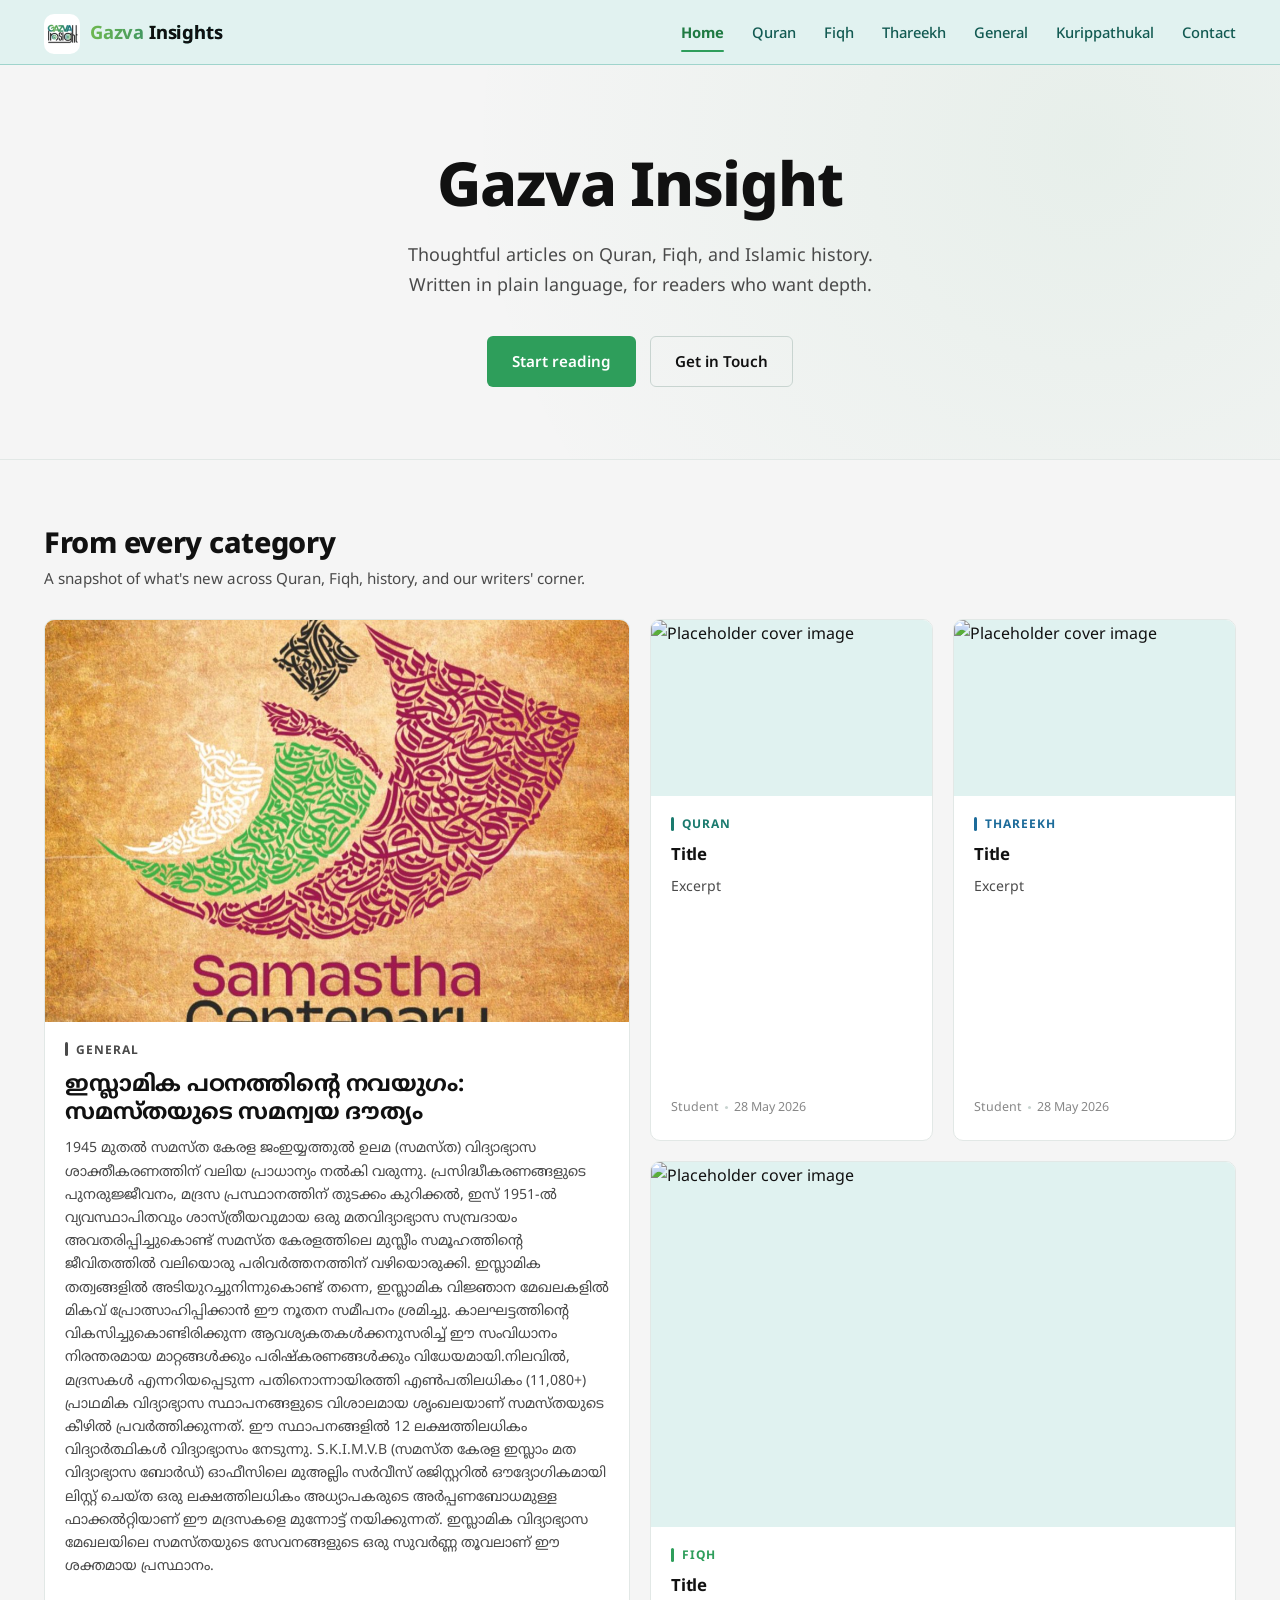
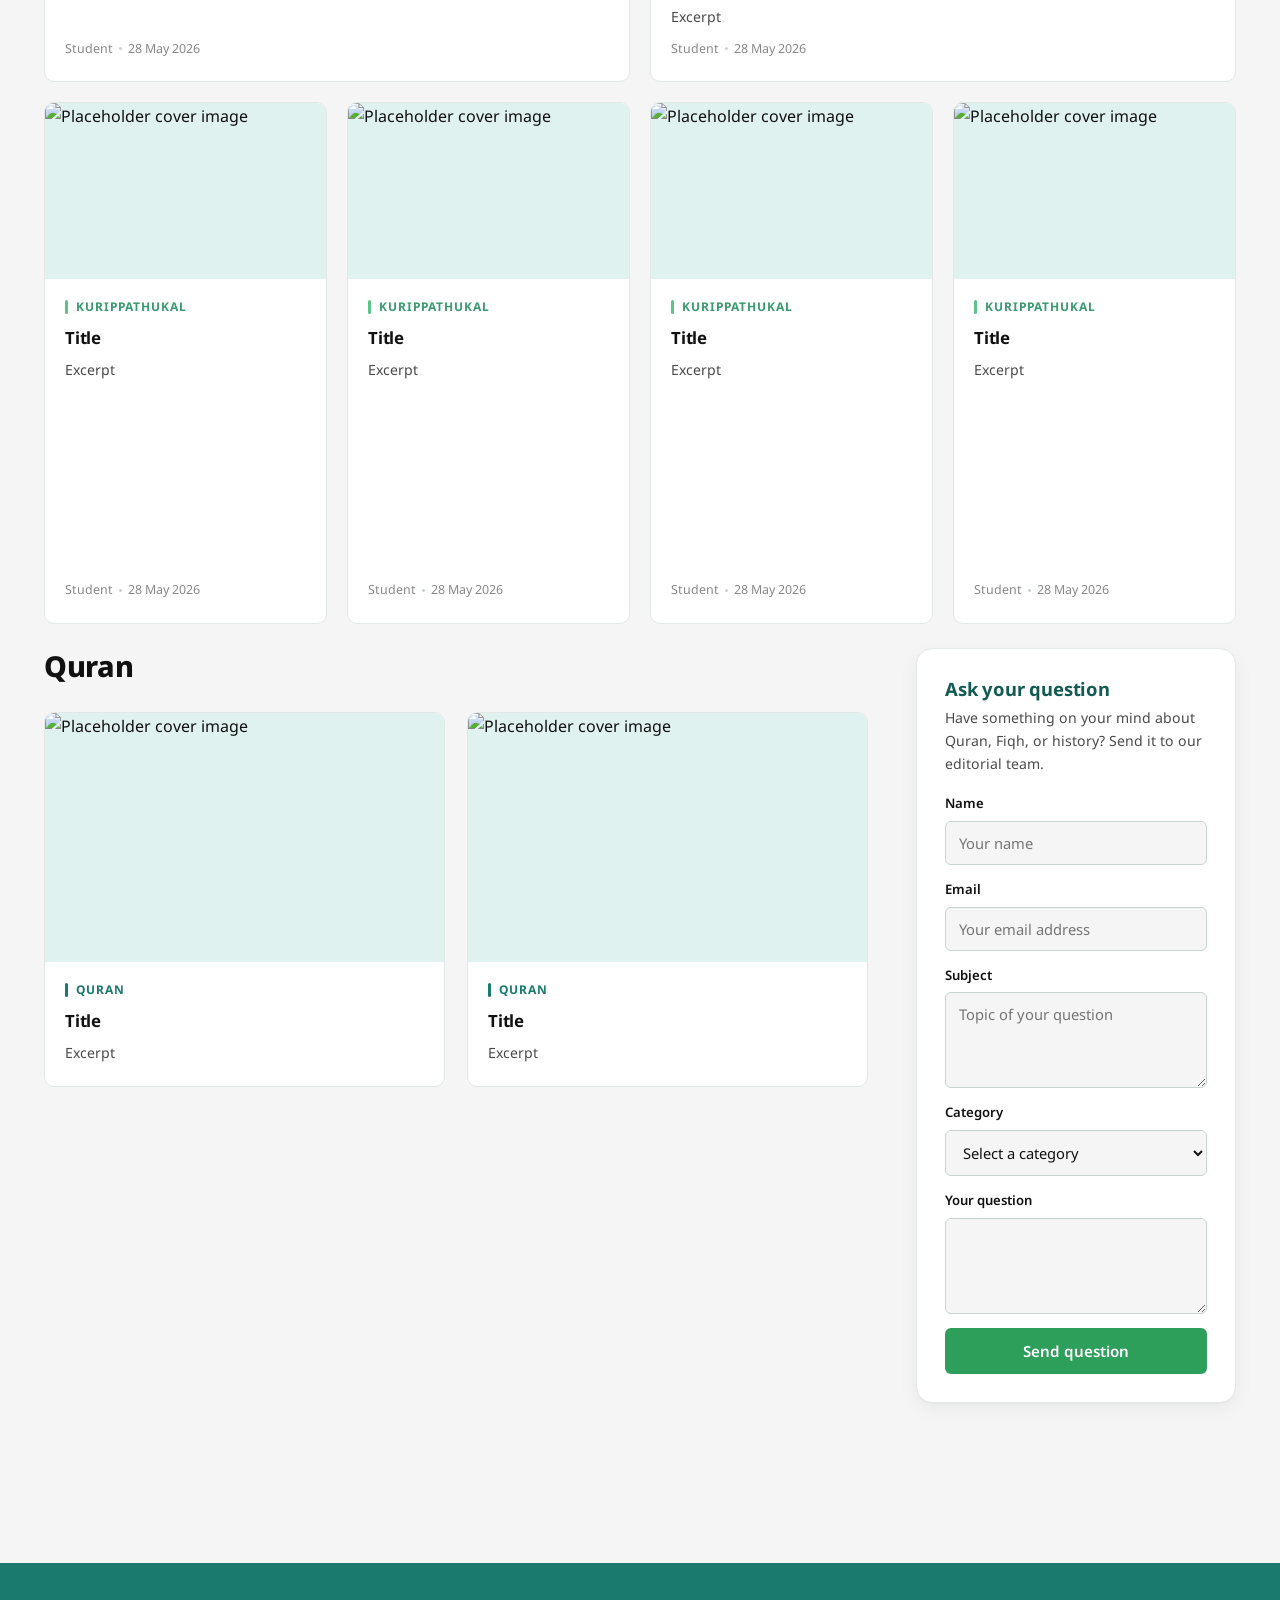
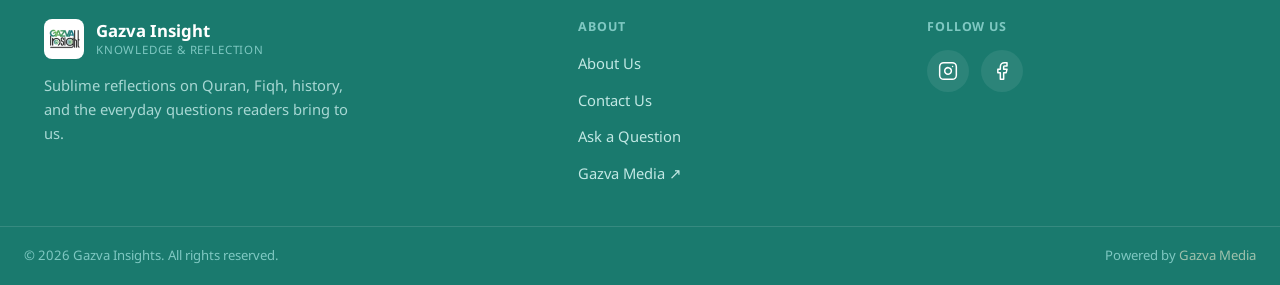
==== commit 75d865c2: "contact,index,cmponont logo" ====
--- a/gazva-insights/index.html
+++ b/gazva-insights/index.html
@@ -32,7 +32,7 @@
 
     <div class="hero-buttons" style="display: flex; gap: 14px; justify-content: center; flex-wrap: wrap;">
       <a href="quran.html" class="btn btn-primary">Start reading</a>
-      <a href="contact.html" class="btn btn-outline">Ask a question</a>
+      <a href="contact.html" class="btn btn-outline">Get in Touch</a>
     </div>
 
   </div>
--- a/gazva-insights/css/styles.css
+++ b/gazva-insights/css/styles.css
@@ -13,12 +13,15 @@
 
   /* ── Brand green (primary) ── */
   --leaf:           #2E9E5B;      /* Forest Green — buttons, active states */
-  --leaf-dark:      #1F7A42;      /* hover on green */
+  --leaf-dark:      #1F7A42;
+  --primary:        #6eb84f;      /* primary color */
+    --primary2 :      #05697a;      /* secondary color */
   --leaf-light:     #E6F7ED;      /* green tint surfaces */
 
   /* ── Brand teal (secondary) ── */
   --teal:           #1A7A6E;      /* Deep Teal — secondary actions */
   --teal-dark:      #125A52;      /* hover on teal, footer headings */
+
   --teal-light:     #E0F2F0;      /* teal tint surfaces */
 
   /* ── Ocean blue (accent) ── */
@@ -33,6 +36,7 @@
 
   /* ── Logo gradient ── */
   --gradient-logo: linear-gradient(135deg, #3DB05C, #1A7A6E, #1C6B9A);
+  --primary-gradient: linear-gradient(90deg, #6eb84f 0%, #05697a 100%);
 
   /* ── Borders ── */
   --line:           #E2E8E6;      /* default border */
@@ -59,6 +63,7 @@
   --ease:          cubic-bezier(0.2, 0.7, 0.2, 1);
 }
 
+  
 /* ---------- Reset ---------- */
 * { box-sizing: border-box; }
 html { scroll-behavior: smooth; }
@@ -194,11 +199,18 @@
 .navbar__name {
   font-weight: 700;
   font-size: 1.15rem;
-  color: var(--teal-dark);
   letter-spacing: -0.01em;
+
+  background: linear-gradient(90deg, #6eb84f 0%, #05697a 100%);
+  background-clip: text;
+  -webkit-background-clip: text;
+
+  color: transparent;
+  -webkit-text-fill-color: transparent;
 }
 .navbar__name span {
-  color: var(--blue);
+  color: var(--ink);
+  -webkit-text-fill-color: var(--ink);
 }
 .navbar__links {
   display: flex;
@@ -984,4 +996,396 @@
 @keyframes zoomIn {
   from { opacity: 0; transform: scale(0.8); }
   to   { opacity: 1; transform: scale(1); }
-}+}
+/* ==========================================================================
+   CONTACT PAGE — redesigned
+   ========================================================================== */
+   .contact-social-row {
+  display: flex;
+  gap: 8px;
+  flex-wrap: wrap;
+}
+
+.contact-social-btn {
+  display: inline-flex;
+  align-items: center;
+  gap: 7px;
+  padding: 8px 14px;
+  border-radius: var(--radius-sm);
+  border: 1px solid var(--line);
+  background: var(--paper-raised);
+  color: var(--ink-soft);           /* ← this sets SVG stroke colour */
+  font-size: 0.82rem;
+  font-weight: 500;
+  font-family: inherit;
+  text-decoration: none;            /* ← removes underline on <a> */
+  cursor: pointer;
+  transition: all 0.15s var(--ease);
+  line-height: 1;                   /* ← stops text/icon misalignment */
+}
+
+.contact-social-btn svg {
+  flex-shrink: 0;
+  display: block;
+}
+
+.contact-social-btn:hover {
+  border-color: var(--teal);
+  color: var(--teal-dark);
+  background: var(--teal-light);
+}
+
+.contact-divider {
+  width: 44px;
+  height: 3px;
+  background: linear-gradient(90deg, var(--leaf), var(--teal), var(--blue));
+  border-radius: 2px;
+  margin: 14px 0 16px;
+}
+
+.contact-section {
+  padding: 56px 0 80px;
+}
+
+.contact-wrap {
+  max-width: var(--max-width);
+  margin: 0 auto;
+  padding: 0 24px;
+  display: grid;
+  grid-template-columns: 1fr 1.2fr;
+  gap: 40px;
+  align-items: start;
+}
+
+/* ── Info column ── */
+.contact-info {
+  display: flex;
+  flex-direction: column;
+  gap: 14px;
+}
+
+.contact-info-card {
+  display: flex;
+  align-items: flex-start;
+  gap: 14px;
+  background: var(--paper-raised);
+  border: 1px solid var(--line);
+  border-radius: var(--radius-md);
+  padding: 16px 18px;
+  transition: border-color 0.15s var(--ease), box-shadow 0.15s var(--ease);
+}
+
+.contact-info-card:hover {
+  border-color: var(--teal);
+  box-shadow: var(--shadow-card);
+}
+
+.cic-icon {
+  width: 38px;
+  height: 38px;
+  border-radius: 9px;
+  background: var(--teal-light);
+  display: flex;
+  align-items: center;
+  justify-content: center;
+  flex-shrink: 0;
+  color: var(--teal-dark);
+}
+
+.cic-label {
+  font-size: 0.7rem;
+  font-weight: 700;
+  letter-spacing: 0.09em;
+  text-transform: uppercase;
+  color: var(--teal);
+  margin-bottom: 4px;
+}
+
+.cic-value {
+  font-size: 0.92rem;
+  font-weight: 600;
+  color: var(--ink);
+  text-decoration: none;
+  display: block;
+}
+
+a.cic-value:hover { color: var(--teal); }
+
+.cic-sub {
+  font-size: 0.82rem;
+  color: var(--ink-soft);
+  margin-top: 3px;
+}
+
+.cic-sub a {
+  color: var(--ink-soft);
+  text-decoration: none;
+}
+
+.cic-sub a:hover { color: var(--teal); }
+
+.cic-hours {
+  display: grid;
+  grid-template-columns: auto 1fr;
+  gap: 3px 16px;
+  margin-top: 4px;
+}
+
+.cic-day {
+  font-size: 0.82rem;
+  font-weight: 600;
+  color: var(--ink);
+}
+
+.cic-time {
+  font-size: 0.82rem;
+  color: var(--ink-soft);
+}
+
+/* ── Social buttons ── */
+.contact-social-row {
+  display: flex;
+  gap: 8px;
+  flex-wrap: wrap;
+}
+
+.contact-social-btn {
+  display: inline-flex;
+  align-items: center;
+  gap: 7px;
+  padding: 8px 14px;
+  border-radius: var(--radius-sm);
+  border: 1px solid var(--line);
+  background: var(--paper-raised);
+  color: var(--ink-soft);
+  font-size: 0.82rem;
+  font-weight: 500;
+  font-family: inherit;
+  text-decoration: none;
+  transition: all 0.15s var(--ease);
+  cursor: pointer;
+}
+
+.contact-social-btn:hover {
+  border-color: var(--teal);
+  color: var(--teal-dark);
+  background: var(--teal-light);
+}
+
+/* ── Form panel ── */
+.contact-form-wrap {
+  background: var(--paper-raised);
+  border: 1px solid var(--line);
+  border-radius: var(--radius-lg);
+  padding: 32px;
+  box-shadow: var(--shadow-card);
+  position: sticky;
+  top: 96px;
+}
+
+.contact-form-title {
+  font-size: 1.25rem;
+  font-weight: 700;
+  color: var(--ink);
+  margin-bottom: 6px;
+}
+
+.contact-form-sub {
+  font-size: 0.88rem;
+  color: var(--ink-soft);
+  margin-bottom: 22px;
+  line-height: 1.6;
+}
+
+.cf-row {
+  display: grid;
+  grid-template-columns: 1fr 1fr;
+  gap: 14px;
+}
+
+.cf-group {
+  display: flex;
+  flex-direction: column;
+  gap: 6px;
+  margin-bottom: 14px;
+}
+
+.cf-group label {
+  font-size: 0.8rem;
+  font-weight: 600;
+  color: var(--ink);
+}
+
+.cf-group input,
+.cf-group textarea,
+.cf-group select {
+  font-family: inherit;
+  font-size: 0.9rem;
+  padding: 10px 13px;
+  border: 1px solid var(--line-strong);
+  border-radius: var(--radius-sm);
+  background: var(--paper);
+  color: var(--ink);
+  width: 100%;
+  transition: border-color 0.15s var(--ease), box-shadow 0.15s var(--ease);
+}
+
+.cf-group textarea {
+  resize: vertical;
+  min-height: 100px;
+}
+
+.cf-group input:focus,
+.cf-group textarea:focus,
+.cf-group select:focus {
+  border-color: var(--teal);
+  box-shadow: 0 0 0 3px rgba(26, 122, 110, 0.12);
+  outline: none;
+}
+
+.cf-submit {
+  width: 100%;
+  padding: 12px;
+  border: none;
+  border-radius: var(--radius-sm);
+  background: linear-gradient(135deg, var(--leaf), var(--teal));
+  color: #fff;
+  font-family: inherit;
+  font-size: 0.95rem;
+  font-weight: 600;
+  cursor: pointer;
+  display: flex;
+  align-items: center;
+  justify-content: center;
+  gap: 8px;
+  margin-top: 4px;
+  transition: opacity 0.15s var(--ease), transform 0.15s var(--ease);
+}
+
+.cf-submit:hover {
+  opacity: 0.92;
+  transform: translateY(-1px);
+}
+
+.cf-submit:disabled {
+  opacity: 0.6;
+  cursor: not-allowed;
+  transform: none;
+}
+
+/* ── Success state ── */
+.cf-success {
+  display: none;
+  flex-direction: column;
+  align-items: center;
+  text-align: center;
+  padding: 40px 20px;
+}
+
+.cf-success.is-visible { display: flex; }
+
+.cf-success-icon {
+  width: 60px;
+  height: 60px;
+  border-radius: 50%;
+  background: var(--leaf-light);
+  color: var(--leaf-dark);
+  display: flex;
+  align-items: center;
+  justify-content: center;
+  margin-bottom: 20px;
+}
+
+.cf-success-title {
+  font-size: 1.2rem;
+  font-weight: 700;
+  color: var(--ink);
+  margin-bottom: 10px;
+}
+
+.cf-success-text {
+  font-size: 0.9rem;
+  color: var(--ink-soft);
+  line-height: 1.7;
+  margin-bottom: 20px;
+}
+
+.cf-reset-btn {
+  padding: 9px 22px;
+  border: 1px solid var(--teal);
+  border-radius: var(--radius-sm);
+  background: transparent;
+  color: var(--teal);
+  font-family: inherit;
+  font-size: 0.88rem;
+  font-weight: 600;
+  cursor: pointer;
+  transition: all 0.15s var(--ease);
+}
+
+.cf-reset-btn:hover {
+  background: var(--teal-light);
+}
+
+/* ── Responsive ── */
+@media (max-width: 860px) {
+  .contact-wrap {
+    grid-template-columns: 1fr;
+  }
+  .contact-form-wrap {
+    position: static;
+  }
+}
+
+@media (max-width: 560px) {
+  .cf-row { grid-template-columns: 1fr; }
+  .contact-form-wrap { padding: 22px 18px; }
+  .contact-social-btn span { display: none; }
+}
+
+.footer__socials {
+  display: flex;
+  gap: 12px;
+}
+
+.footer__social-btn {
+  display: flex;
+  align-items: center;
+  justify-content: center;
+  width: 42px;
+  height: 42px;
+  border-radius: 50%;
+  background: rgba(255,255,255,.08);
+  color: #fff;
+  transition: .25s ease;
+}
+
+.footer__social-btn:hover {
+  transform: translateY(-3px);
+}
+
+.footer__social-btn svg {
+  width: 20px;
+  height: 20px;
+  fill: none;
+  stroke: currentColor;
+}
+
+
+
+.contact-info-card {
+  transition: transform 0.3s ease, box-shadow 0.3s ease;
+}
+
+.contact-info-card:hover {
+  transform: translateY(-6px);
+  box-shadow: 0 16px 40px rgba(0,0,0,0.08);
+}
+
+.contact-info-card:hover .cic-icon {
+  transform: scale(1.08);
+}
+
+.cic-icon {
+  transition: transform 0.3s ease;
+}
